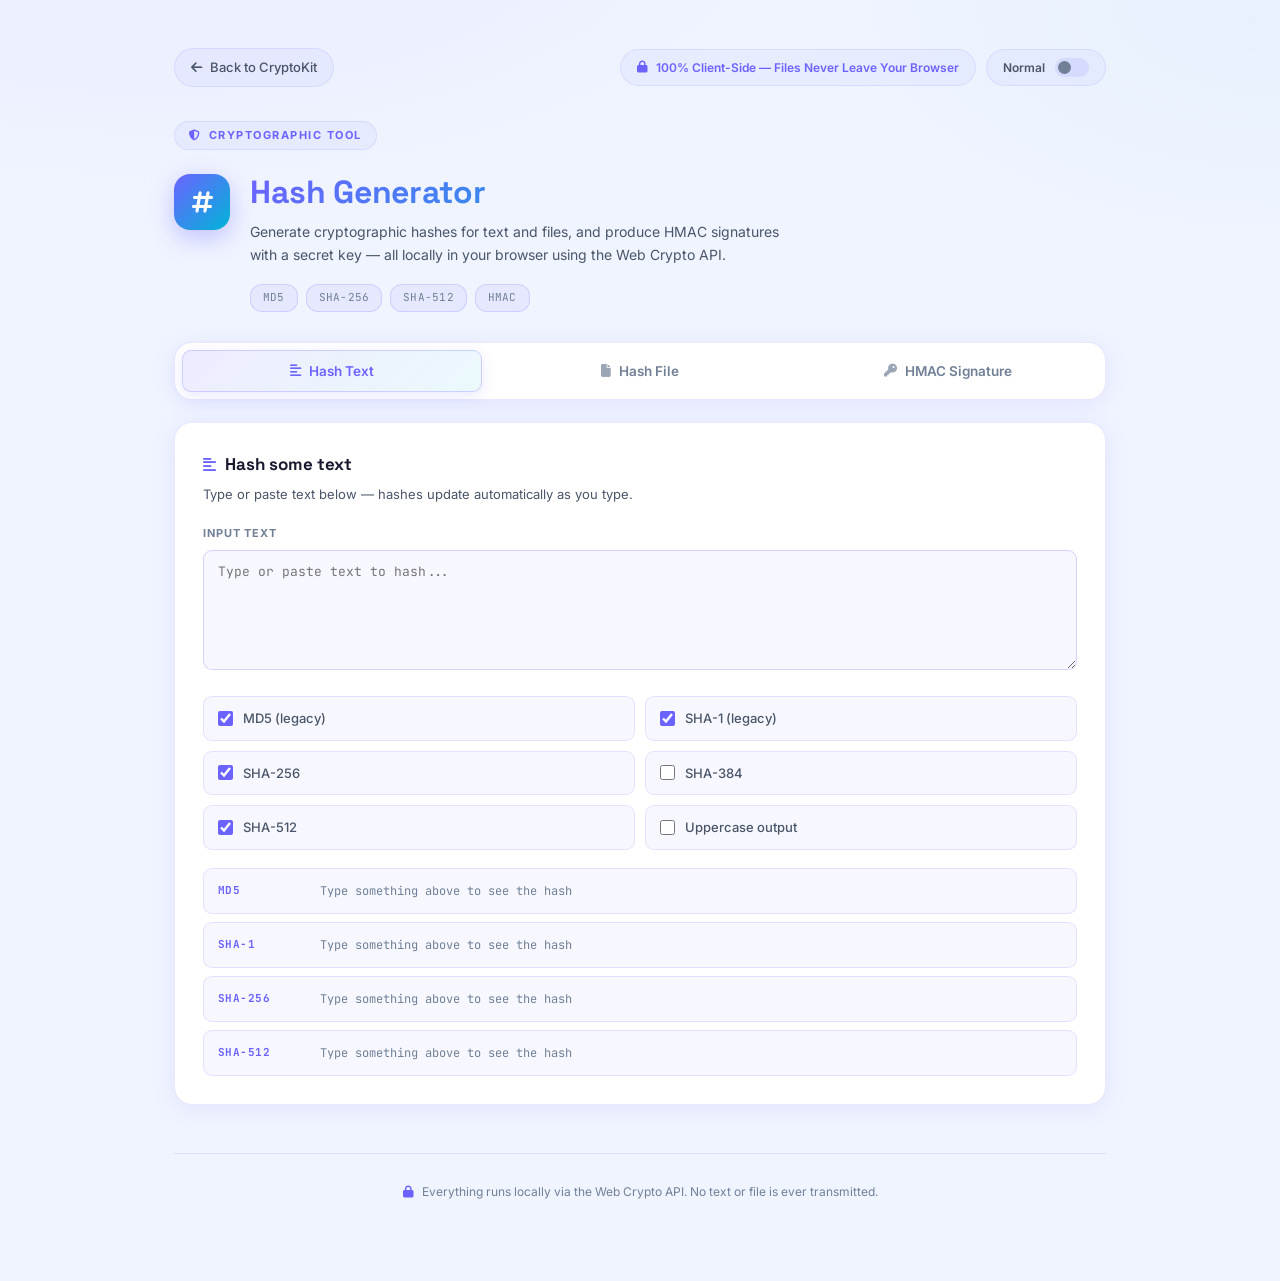
==== file-integrity.html @ 7515ebab "Add project files" ====
<!DOCTYPE html>
<html lang="en" data-theme="normal">
<head>
<meta charset="UTF-8">
<meta name="viewport" content="width=device-width, initial-scale=1.0">
<title>Hash Generator — CryptoKit</title>
<link rel="preconnect" href="https://fonts.googleapis.com">
<link href="https://fonts.googleapis.com/css2?family=Space+Grotesk:wght@500;600;700&family=Inter:wght@400;500;600&family=JetBrains+Mono:wght@400;500;600&family=Share+Tech+Mono&display=swap" rel="stylesheet">
<link rel="stylesheet" href="https://cdnjs.cloudflare.com/ajax/libs/font-awesome/6.5.1/css/all.min.css">
<style>

/* ═══════════════════════════════════════════
   THEME VARIABLES — NORMAL MODE
═══════════════════════════════════════════ */
[data-theme="normal"] {
    --bg-0:             #F0F4FF;
    --surface:          #FFFFFF;
    --surface-soft:     #F7F8FF;
    --surface-hover:    #F0F2FF;
    --border:           rgba(108, 99, 255, 0.15);
    --border-strong:    rgba(108, 99, 255, 0.25);
    --ink:              #1A1A2E;
    --ink-soft:         #4A5568;
    --ink-faint:        #718096;
    --accent-1:         #6C63FF;
    --accent-2:         #00B4D8;
    --accent-soft:      rgba(108, 99, 255, 0.08);
    --primary-rgb:      108, 99, 255;
    --secondary-rgb:    0, 180, 216;
    --glass:            rgba(108, 99, 255, 0.05);
    --glass-border:     rgba(108, 99, 255, 0.12);
    --good:             #06D6A0;
    --good-bg:          rgba(6, 214, 160, 0.1);
    --warn:             #FBBF77;
    --warn-bg:          rgba(251, 191, 119, 0.12);
    --bad:              #FF4D6A;
    --bad-bg:           rgba(255, 77, 106, 0.12);
    --radius-lg:        18px;
    --radius-md:        12px;
    --radius-sm:        9px;
    --radius-xs:        7px;
    --font-display:     'Space Grotesk', sans-serif;
    --font-body:        'Inter', sans-serif;
    --font-mono:        'JetBrains Mono', monospace;
    --shadow-main:      0 4px 24px rgba(108, 99, 255, 0.1);
    --shadow-hover:     0 12px 40px rgba(108, 99, 255, 0.2);
    --shadow-btn:       0 4px 15px rgba(108, 99, 255, 0.3);
    --shadow-icon:      0 8px 24px rgba(108, 99, 255, 0.35);
    --gradient-primary: linear-gradient(135deg, #6C63FF, #00B4D8);
    --gradient-text:    linear-gradient(135deg, #6C63FF, #00B4D8);
    --tab-active-bg:    linear-gradient(135deg, rgba(108,99,255,0.12), rgba(0,180,216,0.08));
    --tab-active-shadow:0 4px 15px rgba(108, 99, 255, 0.15);
    --dz-border:        rgba(108, 99, 255, 0.25);
    --dz-hover-border:  #6C63FF;
    --dz-hover-bg:      rgba(108, 99, 255, 0.06);
    --scrollbar:        #6C63FF;
    --tag-bg:           rgba(108, 99, 255, 0.08);
    --tag-border:       rgba(108, 99, 255, 0.2);
}

/* ═══════════════════════════════════════════
   THEME VARIABLES — HACKER MODE
═══════════════════════════════════════════ */
[data-theme="hacker"] {
    --bg-0:             #000000;
    --surface:          #050505;
    --surface-soft:     #0A0A0A;
    --surface-hover:    #0D1A0D;
    --border:           rgba(0, 255, 65, 0.15);
    --border-strong:    rgba(0, 255, 65, 0.3);
    --ink:              #00FF41;
    --ink-soft:         #00CC33;
    --ink-faint:        #006611;
    --accent-1:         #00FF41;
    --accent-2:         #39FF14;
    --accent-soft:      rgba(0, 255, 65, 0.08);
    --primary-rgb:      0, 255, 65;
    --secondary-rgb:    57, 255, 20;
    --glass:            rgba(0, 255, 65, 0.03);
    --glass-border:     rgba(0, 255, 65, 0.15);
    --good:             #00FF41;
    --good-bg:          rgba(0, 255, 65, 0.08);
    --warn:             #FFD700;
    --warn-bg:          rgba(255, 215, 0, 0.1);
    --bad:              #FF0040;
    --bad-bg:           rgba(255, 0, 64, 0.12);
    --radius-lg:        18px;
    --radius-md:        12px;
    --radius-sm:        9px;
    --radius-xs:        7px;
    --font-display:     'Share Tech Mono', monospace;
    --font-body:        'Share Tech Mono', monospace;
    --font-mono:        'Share Tech Mono', monospace;
    --shadow-main:      0 0 20px rgba(0, 255, 65, 0.05);
    --shadow-hover:     0 0 30px rgba(0, 255, 65, 0.1);
    --shadow-btn:       0 0 15px rgba(0, 255, 65, 0.2);
    --shadow-icon:      0 0 20px rgba(0, 255, 65, 0.4);
    --gradient-primary: linear-gradient(135deg, #00FF41, #39FF14);
    --gradient-text:    linear-gradient(135deg, #00FF41, #00FFFF);
    --tab-active-bg:    rgba(0, 255, 65, 0.07);
    --tab-active-shadow:0 0 20px rgba(0, 255, 65, 0.2);
    --dz-border:        rgba(0, 255, 65, 0.25);
    --dz-hover-border:  #00FF41;
    --dz-hover-bg:      rgba(0, 255, 65, 0.05);
    --scrollbar:        #00FF41;
    --tag-bg:           rgba(0, 255, 65, 0.05);
    --tag-border:       rgba(0, 255, 65, 0.15);
}

/* ═══════════════════════════════════════════
   RESET & BASE
═══════════════════════════════════════════ */
*, *::before, *::after {
    box-sizing: border-box;
    margin: 0;
    padding: 0;
}

html { scroll-behavior: smooth; }

body {
    font-family: var(--font-body);
    background: var(--bg-0);
    color: var(--ink);
    min-height: 100vh;
    line-height: 1.6;
    -webkit-font-smoothing: antialiased;
    overflow-x: hidden;
    transition: background-color 0.5s, color 0.5s;
}

[data-theme="normal"] body {
    background-image:
        radial-gradient(ellipse 1100px 500px at 12% -8%, rgba(108,99,255,0.06), transparent 60%),
        radial-gradient(ellipse 900px 500px at 100% 0%, rgba(0,180,216,0.04), transparent 55%);
}

[data-theme="hacker"] body {
    background-image:
        radial-gradient(ellipse 900px 500px at 15% -5%, rgba(0,255,65,0.04), transparent 60%),
        radial-gradient(ellipse 700px 500px at 100% 10%, rgba(57,255,20,0.03), transparent 60%);
}

/* Hacker Mode — Animated Grid */
[data-theme="hacker"] body::before {
    content: '';
    position: fixed;
    inset: 0;
    background-image:
        linear-gradient(rgba(0,255,65,0.04) 1px, transparent 1px),
        linear-gradient(90deg, rgba(0,255,65,0.04) 1px, transparent 1px);
    background-size: 40px 40px;
    z-index: 0;
    pointer-events: none;
    animation: gridMove 20s linear infinite;
}

@keyframes gridMove {
    0%   { background-position: 0 0; }
    100% { background-position: 40px 40px; }
}

/* Hacker Mode — CRT Scanlines */
[data-theme="hacker"] body::after {
    content: '';
    position: fixed;
    inset: 0;
    background: repeating-linear-gradient(
        0deg,
        transparent, transparent 2px,
        rgba(0,255,65,0.008) 2px,
        rgba(0,255,65,0.008) 4px
    );
    pointer-events: none;
    z-index: 9999;
}

::selection {
    background: rgba(var(--primary-rgb), 0.2);
    color: var(--accent-1);
}

a { text-decoration: none; color: inherit; }

/* ═══════════════════════════════════════════
   SCROLLBAR
═══════════════════════════════════════════ */
::-webkit-scrollbar { width: 5px; }
::-webkit-scrollbar-track { background: var(--bg-0); }
::-webkit-scrollbar-thumb { background: var(--scrollbar); border-radius: 3px; }

/* ═══════════════════════════════════════════
   LAYOUT
═══════════════════════════════════════════ */
.wrap {
    max-width: 980px;
    margin: 0 auto;
    padding: 48px 24px 80px;
    position: relative;
    z-index: 2;
}

/* ═══════════════════════════════════════════
   TOPBAR
═══════════════════════════════════════════ */
.topbar {
    display: flex;
    align-items: center;
    justify-content: space-between;
    margin-bottom: 34px;
    flex-wrap: wrap;
    gap: 12px;
}

.topbar-right {
    display: flex;
    gap: 10px;
    flex-wrap: wrap;
    align-items: center;
}

/* ═══════════════════════════════════════════
   PILL (shared base for topbar items)
═══════════════════════════════════════════ */
.pill {
    display: inline-flex;
    align-items: center;
    gap: 8px;
    background: var(--glass);
    border: 1px solid var(--glass-border);
    padding: 8px 16px;
    border-radius: 999px;
    font-size: 13px;
    font-weight: 500;
    color: var(--ink-soft);
    transition: all 0.3s ease;
    font-family: var(--font-body);
}

/* Back Pill (link) */
a.back-pill {
    color: var(--ink-soft);
    cursor: pointer;
    outline: none;
}

a.back-pill:hover {
    color: var(--accent-1);
    border-color: var(--accent-1);
    box-shadow: 0 0 12px rgba(var(--primary-rgb), 0.15);
    transform: translateX(-2px);
}

a.back-pill:active { transform: scale(0.97) translateX(-2px); }

a.back-pill:focus-visible {
    box-shadow: 0 0 0 3px rgba(var(--primary-rgb), 0.2);
    border-color: var(--accent-1);
}

a.back-pill i { transition: transform 0.2s ease; }
a.back-pill:hover i { transform: translateX(-3px); }

[data-theme="hacker"] a.back-pill {
    letter-spacing: 1px;
    text-transform: uppercase;
    font-size: 11px;
}

[data-theme="hacker"] a.back-pill:hover {
    box-shadow: 0 0 16px rgba(0,255,65,0.2);
    text-shadow: 0 0 8px rgba(0,255,65,0.4);
}

/* Lock Pill */
.lock-pill {
    color: var(--accent-1);
    font-weight: 600;
    font-size: 12px;
}

.lock-pill i { color: var(--accent-1); }

[data-theme="hacker"] .lock-pill {
    color: var(--accent-1);
    text-shadow: 0 0 6px rgba(0,255,65,0.3);
    letter-spacing: 1px;
    font-size: 11px;
}

/* ═══════════════════════════════════════════
   THEME TOGGLE
═══════════════════════════════════════════ */
.toggle-pill {
    gap: 10px;
    cursor: pointer;
    user-select: none;
}

.toggle-label {
    font-size: 12px;
    font-weight: 600;
    color: var(--ink-soft);
    white-space: nowrap;
    transition: all 0.3s;
}

[data-theme="hacker"] .toggle-label {
    color: var(--accent-1);
    letter-spacing: 1px;
    text-shadow: 0 0 6px rgba(0,255,65,0.3);
}

.switch {
    width: 34px;
    height: 19px;
    border-radius: 999px;
    background: var(--glass-border);
    position: relative;
    flex-shrink: 0;
    transition: all 0.3s ease;
}

.switch::after {
    content: '';
    position: absolute;
    top: 3px;
    left: 3px;
    width: 13px;
    height: 13px;
    border-radius: 50%;
    background: var(--ink-faint);
    transition: all 0.3s cubic-bezier(0.4, 0.0, 0.2, 1);
}

[data-theme="hacker"] .switch {
    background: rgba(0,255,65,0.2);
}

[data-theme="hacker"] .switch::after {
    left: 18px;
    background: var(--accent-1);
    box-shadow: 0 0 8px var(--accent-1);
}

[data-theme="hacker"] .pill {
    text-transform: uppercase;
    font-size: 11px;
    letter-spacing: 0.05em;
    background: rgba(0,255,65,0.03);
    box-shadow: 0 0 10px rgba(0,255,65,0.03);
}

/* ═══════════════════════════════════════════
   KICKER BADGE
═══════════════════════════════════════════ */
.kicker {
    display: inline-flex;
    align-items: center;
    gap: 7px;
    background: var(--glass);
    border: 1px solid var(--glass-border);
    padding: 5px 14px;
    border-radius: 999px;
    font-size: 11px;
    letter-spacing: 1.5px;
    color: var(--accent-1);
    font-weight: 700;
    margin-bottom: 24px;
    text-transform: uppercase;
    font-family: var(--font-body);
    transition: all 0.3s;
}

[data-theme="hacker"] .kicker {
    box-shadow: 0 0 12px rgba(0,255,65,0.08);
    text-shadow: 0 0 8px rgba(0,255,65,0.4);
    border-color: rgba(0,255,65,0.3);
}

/* ═══════════════════════════════════════════
   HERO HEADER
═══════════════════════════════════════════ */
.hero {
    display: flex;
    gap: 20px;
    align-items: flex-start;
    margin-bottom: 16px;
}

.hero-icon {
    width: 56px;
    height: 56px;
    border-radius: 16px;
    flex-shrink: 0;
    display: flex;
    align-items: center;
    justify-content: center;
    font-size: 24px;
    transition: all 0.3s ease;
}

[data-theme="normal"] .hero-icon {
    background: var(--gradient-primary);
    color: #fff;
    box-shadow: var(--shadow-icon);
}

[data-theme="hacker"] .hero-icon {
    background: transparent;
    border: 2px solid var(--accent-1);
    color: var(--accent-1);
    box-shadow: 0 0 20px rgba(0,255,65,0.25);
    animation: iconPulse 2s ease-in-out infinite;
}

@keyframes iconPulse {
    0%, 100% { box-shadow: 0 0 20px rgba(0,255,65,0.25); }
    50%      { box-shadow: 0 0 35px rgba(0,255,65,0.5); }
}

.hero h1 {
    font-family: var(--font-display);
    font-weight: 700;
    font-size: clamp(24px, 4vw, 32px);
    line-height: 1.15;
    margin: 0 0 10px 0;
    letter-spacing: -0.01em;
    transition: all 0.3s ease;
}

[data-theme="normal"] .hero h1 {
    background: var(--gradient-text);
    -webkit-background-clip: text;
    background-clip: text;
    -webkit-text-fill-color: transparent;
}

[data-theme="hacker"] .hero h1 {
    color: var(--accent-1);
    -webkit-text-fill-color: var(--accent-1);
    text-shadow: 0 0 15px rgba(0,255,65,0.4);
    letter-spacing: 2px;
    animation: titleGlitch 4s infinite;
}

@keyframes titleGlitch {
    0%, 85%, 100% { transform: translate(0); }
    86% { transform: translate(-2px, 1px); }
    87% { transform: translate(2px, -1px); }
    88% { transform: translate(-1px, 0); }
    89% { transform: translate(0); }
}

.hero p {
    margin: 0;
    color: var(--ink-soft);
    font-size: 14px;
    line-height: 1.6;
    max-width: 540px;
}

[data-theme="hacker"] .hero p { color: #B8FFB8; }

/* ═══════════════════════════════════════════
   TAG ROW
═══════════════════════════════════════════ */
.tag-row {
    display: flex;
    gap: 8px;
    flex-wrap: wrap;
    margin: 18px 0 30px 76px;
}

.tag {
    font-family: var(--font-mono);
    font-size: 11px;
    color: var(--ink-faint);
    background: var(--tag-bg);
    border: 1px solid var(--tag-border);
    padding: 4px 12px;
    border-radius: 12px;
    letter-spacing: 0.02em;
    transition: all 0.3s;
}

[data-theme="hacker"] .tag {
    color: rgba(0,255,65,0.4);
}

/* ═══════════════════════════════════════════
   MODE TABS
═══════════════════════════════════════════ */
.tabs {
    display: flex;
    gap: 8px;
    margin-bottom: 22px;
    background: var(--surface);
    padding: 7px;
    border-radius: var(--radius-lg);
    border: 1px solid var(--border);
    box-shadow: var(--shadow-main);
    transition: all 0.3s;
}

[data-theme="hacker"] .tabs {
    background: rgba(5,5,5,0.9);
    border-color: rgba(0,255,65,0.15);
    box-shadow: 0 0 20px rgba(0,255,65,0.03);
}

.tab {
    flex: 1;
    display: flex;
    align-items: center;
    justify-content: center;
    gap: 8px;
    padding: 12px 14px;
    border-radius: var(--radius-sm);
    cursor: pointer;
    font-size: 13.5px;
    font-weight: 600;
    color: var(--ink-faint);
    border: 1px solid transparent;
    background: transparent;
    font-family: var(--font-body);
    transition: all 0.25s ease;
    position: relative;
    overflow: hidden;
    user-select: none;
}

.tab i { font-size: 13px; opacity: 0.7; }

[data-theme="normal"] .tab.active {
    background: var(--tab-active-bg);
    color: var(--accent-1);
    border-color: rgba(108,99,255,0.25);
    box-shadow: var(--tab-active-shadow);
}

[data-theme="normal"] .tab.active i { opacity: 1; }

[data-theme="hacker"] .tab.active {
    background: var(--tab-active-bg);
    color: var(--accent-1);
    border-color: rgba(0,255,65,0.3);
    box-shadow: var(--tab-active-shadow);
    text-shadow: 0 0 8px rgba(0,255,65,0.4);
    letter-spacing: 1px;
}

[data-theme="hacker"] .tab.active i { opacity: 1; }

.tab:not(.active):hover {
    color: var(--ink-soft);
    background: var(--glass);
}

[data-theme="hacker"] .tab:not(.active):hover {
    background: rgba(0,255,65,0.03);
    color: rgba(0,255,65,0.6);
}

/* Tab panel animation */
.tab-panel { animation: fadeSlideIn 0.3s ease; }

@keyframes fadeSlideIn {
    from { opacity: 0; transform: translateY(8px); }
    to   { opacity: 1; transform: translateY(0); }
}

/* ═══════════════════════════════════════════
   PANELS / CARDS
═══════════════════════════════════════════ */
.panel {
    background: var(--surface);
    border: 1px solid var(--border);
    border-radius: var(--radius-lg);
    padding: 28px;
    box-shadow: var(--shadow-main);
    transition: all 0.3s;
    position: relative;
    overflow: hidden;
}

.panel + .panel { margin-top: 20px; }

/* Top accent line on hover */
.panel::before {
    content: '';
    position: absolute;
    top: 0; left: 0; right: 0;
    height: 2px;
    opacity: 0;
    transition: opacity 0.4s;
}

[data-theme="normal"] .panel::before {
    background: linear-gradient(90deg, #6C63FF, #00B4D8);
}

[data-theme="hacker"] .panel::before {
    background: linear-gradient(90deg, #00FF41, #00FFFF);
    box-shadow: 0 0 10px #00FF41;
}

.panel:hover::before { opacity: 1; }

[data-theme="hacker"] .panel {
    background: #050505;
    border-color: rgba(0,255,65,0.12);
    box-shadow: 0 0 20px rgba(0,255,65,0.02);
}

[data-theme="hacker"] .panel:hover {
    border-color: rgba(0,255,65,0.25);
    box-shadow: 0 0 30px rgba(0,255,65,0.06);
}

.panel-head {
    display: flex;
    align-items: center;
    gap: 9px;
    margin-bottom: 6px;
}

.panel-head i {
    color: var(--accent-1);
    font-size: 15px;
    flex-shrink: 0;
}

.panel-head h2 {
    font-family: var(--font-display);
    font-size: 17px;
    margin: 0;
    font-weight: 700;
    color: var(--ink);
    transition: all 0.3s;
}

[data-theme="hacker"] .panel-head h2 {
    text-shadow: 0 0 10px rgba(0,255,65,0.2);
    letter-spacing: 1px;
}

.panel-sub {
    color: var(--ink-soft);
    font-size: 13px;
    margin: 0 0 20px 0;
    line-height: 1.6;
}

[data-theme="hacker"] .panel-sub { color: rgba(0,255,65,0.5); }

/* ═══════════════════════════════════════════
   FORM FIELDS & INPUTS
═══════════════════════════════════════════ */
.field { margin-bottom: 18px; }

.field label {
    display: flex;
    justify-content: space-between;
    font-size: 11px;
    font-weight: 700;
    text-transform: uppercase;
    letter-spacing: 0.08em;
    color: var(--ink-faint);
    margin-bottom: 8px;
    font-family: var(--font-body);
}

[data-theme="hacker"] .field label {
    color: rgba(0,255,65,0.6);
    letter-spacing: 2px;
}

select,
input[type="text"],
input[type="password"],
textarea {
    width: 100%;
    padding: 11px 14px;
    border-radius: var(--radius-sm);
    border: 1px solid var(--border-strong);
    background: var(--surface-soft);
    font-size: 13px;
    font-family: var(--font-mono);
    color: var(--ink);
    outline: none;
    transition: all 0.25s ease;
}

select option {
    background: var(--surface);
    color: var(--ink);
}

[data-theme="hacker"] select,
[data-theme="hacker"] input[type="text"],
[data-theme="hacker"] input[type="password"],
[data-theme="hacker"] textarea {
    background: #000;
    border-color: rgba(0,255,65,0.2);
    caret-color: var(--accent-1);
}

[data-theme="hacker"] input::placeholder,
[data-theme="hacker"] textarea::placeholder {
    color: rgba(0,255,65,0.25);
}

select:focus,
input:focus,
textarea:focus {
    border-color: var(--accent-1);
    background: var(--surface);
    box-shadow: 0 0 0 3px rgba(var(--primary-rgb), 0.12);
}

[data-theme="hacker"] select:focus,
[data-theme="hacker"] input:focus,
[data-theme="hacker"] textarea:focus {
    box-shadow: 0 0 0 3px rgba(0,255,65,0.08), 0 0 15px rgba(0,255,65,0.06);
}

textarea {
    font-family: var(--font-mono);
    font-size: 13px;
    min-height: 120px;
    resize: vertical;
    line-height: 1.6;
}

.field-row { display: grid; grid-template-columns: 1fr 1fr; gap: 18px; }
.hint {
    font-size: 12px;
    color: var(--ink-faint);
    margin-top: 6px;
}

/* ═══════════════════════════════════════════
   CHECKBOX GRID
═══════════════════════════════════════════ */
.check-grid {
    display: grid;
    grid-template-columns: repeat(2, 1fr);
    gap: 10px;
    margin-bottom: 6px;
}

.check {
    display: flex;
    align-items: center;
    gap: 10px;
    padding: 11px 14px;
    border: 1px solid var(--border);
    border-radius: var(--radius-sm);
    background: var(--surface-soft);
    font-size: 13px;
    font-weight: 500;
    cursor: pointer;
    user-select: none;
    transition: all 0.2s ease;
    color: var(--ink-soft);
}

.check:hover {
    border-color: var(--border-strong);
    background: var(--surface-hover);
}

[data-theme="hacker"] .check:hover {
    border-color: rgba(0,255,65,0.3);
    background: rgba(0,255,65,0.04);
}

.check input {
    accent-color: var(--accent-1);
    width: 15px;
    height: 15px;
}

/* ═══════════════════════════════════════════
   BUTTONS
═══════════════════════════════════════════ */
.btn-row { display: flex; gap: 10px; flex-wrap: wrap; margin-top: 6px; }

.btn {
    display: inline-flex;
    align-items: center;
    gap: 8px;
    padding: 10px 18px;
    border-radius: var(--radius-sm);
    font-size: 13px;
    font-weight: 600;
    font-family: var(--font-body);
    cursor: pointer;
    border: 1px solid var(--border-strong);
    background: var(--surface-soft);
    color: var(--ink);
    transition: all 0.25s ease;
    position: relative;
    overflow: hidden;
}

.btn:hover {
    border-color: var(--accent-1);
    color: var(--accent-1);
    box-shadow: 0 0 12px rgba(var(--primary-rgb), 0.12);
    transform: translateY(-1px);
}

.btn:active { transform: scale(0.98); }

[data-theme="hacker"] .btn {
    background: transparent;
    border-color: rgba(0,255,65,0.25);
    color: var(--ink-soft);
    letter-spacing: 1px;
    text-transform: uppercase;
    font-size: 11px;
}

[data-theme="hacker"] .btn:hover {
    border-color: var(--accent-1);
    color: var(--accent-1);
    box-shadow: 0 0 15px rgba(0,255,65,0.12);
    text-shadow: 0 0 8px rgba(0,255,65,0.4);
}

.btn-primary {
    background: var(--gradient-primary);
    border: none;
    color: #fff;
    font-weight: 700;
    box-shadow: var(--shadow-btn);
}

[data-theme="hacker"] .btn-primary {
    color: #000;
    letter-spacing: 2px;
}

.btn-primary:hover {
    filter: brightness(1.1);
    color: #fff;
    transform: translateY(-2px);
    box-shadow: 0 8px 25px rgba(var(--primary-rgb), 0.35);
    border: none;
}

[data-theme="hacker"] .btn-primary:hover {
    color: #000;
}

.btn-primary:disabled {
    opacity: 0.45;
    cursor: not-allowed;
    filter: none;
    transform: none;
    box-shadow: none;
}

/* ═══════════════════════════════════════════
   DROPZONE
═══════════════════════════════════════════ */
.dropzone {
    border: 1.5px dashed var(--dz-border);
    border-radius: var(--radius-md);
    padding: 40px 24px;
    text-align: center;
    background: var(--surface-soft);
    margin-top: 6px;
    transition: all 0.3s ease;
    cursor: pointer;
    position: relative;
    overflow: hidden;
}

.dropzone::before {
    content: '';
    position: absolute;
    inset: 0;
    background: radial-gradient(circle at 50% 50%, rgba(var(--primary-rgb),0.05), transparent 70%);
    opacity: 0;
    transition: opacity 0.3s;
}

.dropzone:hover::before,
.dropzone.drag::before { opacity: 1; }

.dropzone:hover,
.dropzone.drag {
    border-color: var(--dz-hover-border);
    background: var(--dz-hover-bg);
}

[data-theme="normal"] .dropzone:hover,
[data-theme="normal"] .dropzone.drag {
    box-shadow: 0 0 0 4px rgba(108,99,255,0.08);
}

[data-theme="hacker"] .dropzone:hover,
[data-theme="hacker"] .dropzone.drag {
    box-shadow: 0 0 30px rgba(0,255,65,0.08);
}

.dropzone .dz-icon {
    font-size: 28px;
    color: var(--ink-faint);
    display: block;
    margin-bottom: 12px;
    position: relative;
    transition: all 0.3s;
}

.dropzone:hover .dz-icon,
.dropzone.drag .dz-icon {
    color: var(--accent-1);
    transform: translateY(-3px);
}

[data-theme="hacker"] .dropzone:hover .dz-icon {
    text-shadow: 0 0 12px rgba(0,255,65,0.6);
}

.dropzone h3 {
    margin: 0 0 4px 0;
    font-size: 14px;
    font-weight: 600;
    color: var(--ink);
    position: relative;
}

.dropzone p {
    margin: 0 0 16px 0;
    color: var(--ink-faint);
    font-size: 12px;
    position: relative;
}

[data-theme="hacker"] .dropzone p { color: rgba(0,255,65,0.4); }

/* ═══════════════════════════════════════════
   HASH OUTPUT ROWS
═══════════════════════════════════════════ */
.hash-list {
    margin-top: 18px;
    display: flex;
    flex-direction: column;
    gap: 8px;
}

.hash-row {
    display: flex;
    align-items: center;
    gap: 12px;
    border: 1px solid var(--border);
    border-radius: var(--radius-sm);
    padding: 13px 14px;
    background: var(--surface-soft);
    transition: all 0.2s;
}

.hash-row:hover {
    border-color: var(--border-strong);
    box-shadow: var(--shadow-main);
}

[data-theme="hacker"] .hash-row:hover {
    border-color: rgba(0,255,65,0.25);
    box-shadow: 0 0 12px rgba(0,255,65,0.04);
}

.hash-row .algo {
    flex-shrink: 0;
    width: 90px;
    font-size: 11px;
    font-weight: 700;
    color: var(--accent-1);
    letter-spacing: 0.04em;
    font-family: var(--font-mono);
    text-transform: uppercase;
}

[data-theme="hacker"] .hash-row .algo {
    text-shadow: 0 0 6px rgba(0,255,65,0.3);
}

.hash-row .hex {
    flex: 1;
    min-width: 0;
    font-family: var(--font-mono);
    font-size: 12px;
    color: var(--ink);
    word-break: break-all;
    line-height: 1.5;
}

[data-theme="hacker"] .hash-row .hex {
    text-shadow: 0 0 4px rgba(0,255,65,0.15);
}

.hash-row .hex.placeholder { color: var(--ink-faint); }

.copy-btn {
    font-size: 11px;
    font-weight: 700;
    color: var(--accent-1);
    background: none;
    border: 1px solid transparent;
    cursor: pointer;
    padding: 5px 10px;
    border-radius: var(--radius-xs);
    flex-shrink: 0;
    font-family: var(--font-body);
    letter-spacing: 0.03em;
    transition: all 0.2s;
}

.copy-btn:hover {
    background: var(--accent-soft);
    border-color: var(--border);
}

[data-theme="hacker"] .copy-btn {
    text-transform: uppercase;
    letter-spacing: 1px;
    font-size: 10px;
}

[data-theme="hacker"] .copy-btn:hover {
    border-color: var(--accent-1);
    box-shadow: 0 0 8px rgba(0,255,65,0.12);
    text-shadow: 0 0 6px rgba(0,255,65,0.4);
}

/* ═══════════════════════════════════════════
   STATUS MESSAGES
═══════════════════════════════════════════ */
.status {
    display: flex;
    align-items: flex-start;
    gap: 10px;
    border-radius: var(--radius-sm);
    padding: 14px 16px;
    margin-top: 18px;
    font-size: 13px;
    line-height: 1.5;
    border: 1px solid transparent;
    animation: fadeSlideIn 0.3s ease;
}

.status i { flex-shrink: 0; margin-top: 2px; font-size: 15px; }
.status strong { display: block; margin-bottom: 2px; font-weight: 700; }

.status-good {
    background: var(--good-bg);
    color: var(--good);
    border-color: rgba(var(--primary-rgb), 0.1);
}

[data-theme="hacker"] .status-good {
    border-color: var(--good);
    box-shadow: 0 0 15px rgba(0,255,65,0.08);
    text-shadow: 0 0 6px rgba(0,255,65,0.3);
}

.status-bad {
    background: var(--bad-bg);
    color: var(--bad);
}

[data-theme="hacker"] .status-bad {
    border-color: var(--bad);
    box-shadow: 0 0 15px rgba(255,0,64,0.1);
}

.status-warn {
    background: var(--warn-bg);
    color: var(--warn);
}

[data-theme="hacker"] .status-warn {
    border-color: var(--warn);
    box-shadow: 0 0 10px rgba(255,215,0,0.08);
}

/* ═══════════════════════════════════════════
   FILE INFO ROW
═══════════════════════════════════════════ */
.file-info {
    display: flex;
    align-items: center;
    gap: 12px;
    border: 1px solid var(--border);
    border-radius: var(--radius-sm);
    padding: 12px 14px;
    background: var(--surface-soft);
    margin-top: 16px;
    transition: all 0.2s;
}

.file-info:hover {
    border-color: var(--border-strong);
    box-shadow: var(--shadow-main);
}

.file-info .fi-icon {
    width: 34px;
    height: 34px;
    border-radius: 9px;
    background: rgba(var(--primary-rgb), 0.1);
    color: var(--accent-1);
    display: flex;
    align-items: center;
    justify-content: center;
    font-size: 14px;
    flex-shrink: 0;
}

[data-theme="hacker"] .file-info .fi-icon {
    background: rgba(0,255,65,0.07);
    box-shadow: 0 0 8px rgba(0,255,65,0.06);
}

.file-info .n {
    font-size: 13px;
    font-weight: 600;
    color: var(--ink);
}

.file-info .s {
    font-size: 11px;
    color: var(--ink-faint);
    font-family: var(--font-mono);
    margin-top: 2px;
}

/* ═══════════════════════════════════════════
   FOOTER
═══════════════════════════════════════════ */
.footnote {
    text-align: center;
    color: var(--ink-faint);
    font-size: 12px;
    margin-top: 48px;
    padding-top: 28px;
    border-top: 1px solid var(--border);
    display: flex;
    align-items: center;
    justify-content: center;
    gap: 8px;
    flex-wrap: wrap;
}

.footnote i { color: var(--accent-1); }

[data-theme="hacker"] .footnote {
    border-color: rgba(0,255,65,0.1);
    color: rgba(0,255,65,0.4);
    text-shadow: 0 0 5px rgba(0,255,65,0.1);
    letter-spacing: 1px;
}

/* ═══════════════════════════════════════════
   UTILITY
═══════════════════════════════════════════ */
input[type="file"] { display: none; }

/* ═══════════════════════════════════════════
   RESPONSIVE
═══════════════════════════════════════════ */
@media (max-width: 640px) {
    .wrap { padding: 24px 16px 60px; }
    .topbar { flex-direction: column; align-items: stretch; }
    .topbar-right { flex-wrap: wrap; }
    .tabs { flex-direction: column; gap: 4px; }
    .tab { justify-content: flex-start; padding: 11px 14px; }
    .field-row { grid-template-columns: 1fr; }
    .check-grid { grid-template-columns: 1fr; }
    .tag-row { margin-left: 0; }
    .hero { flex-direction: column; }
    .panel { padding: 20px 16px; }
}

@media (max-width: 480px) {
    .lock-pill { font-size: 10px; }
    .toggle-label { display: none; }
}

</style>
</head>
<body>
<div class="wrap">

    <!-- ══════════════ TOPBAR ══════════════ -->
    <div class="topbar">
        <a class="pill back-pill" id="homeBtn" href="index.html" title="Back to CryptoKit">
            <i class="fa-solid fa-arrow-left"></i> Back to CryptoKit
        </a>
        <div class="topbar-right">
            <div class="pill lock-pill">
                <i class="fa-solid fa-lock"></i>
                100% Client-Side — Files Never Leave Your Browser
            </div>
            <div class="pill toggle-pill" id="themeToggle">
                <span class="toggle-label" id="themeText">Normal</span>
                <span class="switch"></span>
            </div>
        </div>
    </div>

    <!-- ══════════════ KICKER ══════════════ -->
    <div class="kicker">
        <i class="fa-solid fa-shield-halved"></i>
        Cryptographic Tool
    </div>

    <!-- ══════════════ HERO ══════════════ -->
    <div class="hero">
        <div class="hero-icon">
            <i class="fa-solid fa-hashtag"></i>
        </div>
        <div>
            <h1>Hash Generator</h1>
            <p>Generate cryptographic hashes for text and files, and produce HMAC signatures with a secret key — all locally in your browser using the Web Crypto API.</p>
        </div>
    </div>

    <!-- ══════════════ TAGS ══════════════ -->
    <div class="tag-row">
        <span class="tag">MD5</span>
        <span class="tag">SHA-256</span>
        <span class="tag">SHA-512</span>
        <span class="tag">HMAC</span>
    </div>

    <!-- ══════════════ TABS ══════════════ -->
    <div class="tabs">
        <button class="tab active" data-tab="text">
            <i class="fa-solid fa-align-left"></i> Hash Text
        </button>
        <button class="tab" data-tab="file">
            <i class="fa-solid fa-file"></i> Hash File
        </button>
        <button class="tab" data-tab="hmac">
            <i class="fa-solid fa-key"></i> HMAC Signature
        </button>
    </div>

    <!-- ══════════════ HASH TEXT ══════════════ -->
    <div class="tab-panel" id="panel-text">
        <div class="panel">
            <div class="panel-head">
                <i class="fa-solid fa-align-left"></i>
                <h2>Hash some text</h2>
            </div>
            <p class="panel-sub">Type or paste text below — hashes update automatically as you type.</p>

            <div class="field">
                <label for="textInput">Input Text</label>
                <textarea id="textInput" placeholder="Type or paste text to hash..."></textarea>
            </div>

            <div class="check-grid">
                <label class="check"><input type="checkbox" id="algoMD5" checked> MD5 (legacy)</label>
                <label class="check"><input type="checkbox" id="algoSHA1" checked> SHA-1 (legacy)</label>
                <label class="check"><input type="checkbox" id="algoSHA256" checked> SHA-256</label>
                <label class="check"><input type="checkbox" id="algoSHA384"> SHA-384</label>
                <label class="check"><input type="checkbox" id="algoSHA512" checked> SHA-512</label>
                <label class="check"><input type="checkbox" id="uppercaseOut"> Uppercase output</label>
            </div>

            <div class="hash-list" id="textHashList"></div>
        </div>
    </div>

    <!-- ══════════════ HASH FILE ══════════════ -->
    <div class="tab-panel" id="panel-file" style="display:none;">
        <div class="panel">
            <div class="panel-head">
                <i class="fa-solid fa-file-shield"></i>
                <h2>Hash a file</h2>
            </div>
            <p class="panel-sub">Drop a file to compute its fingerprint in every common algorithm. Nothing leaves this page.</p>

            <div class="dropzone" id="fileDropzone">
                <i class="fa-solid fa-cloud-arrow-up dz-icon"></i>
                <h3>Drag &amp; drop a file here</h3>
                <p>or use the button below</p>
                <div class="btn-row" style="justify-content:center;">
                    <button class="btn" id="chooseFileBtn"><i class="fa-solid fa-folder-open"></i> Choose File</button>
                </div>
                <input type="file" id="fileInput">
            </div>

            <div id="fileInfoBox"></div>
            <div class="hash-list" id="fileHashList"></div>
        </div>
    </div>

    <!-- ══════════════ HMAC ══════════════ -->
    <div class="tab-panel" id="panel-hmac" style="display:none;">
        <div class="panel">
            <div class="panel-head">
                <i class="fa-solid fa-key"></i>
                <h2>Generate an HMAC signature</h2>
            </div>
            <p class="panel-sub">HMAC combines a message with a secret key to produce a keyed hash — used to verify both integrity and authenticity.</p>

            <div class="field">
                <label for="hmacMessage">Message</label>
                <textarea id="hmacMessage" style="min-height:90px;" placeholder="Message to sign..."></textarea>
            </div>
            <div class="field-row">
                <div class="field">
                    <label for="hmacKey">Secret Key</label>
                    <input type="text" id="hmacKey" placeholder="Enter a secret key">
                </div>
                <div class="field">
                    <label for="hmacAlgo">Hash Algorithm</label>
                    <select id="hmacAlgo">
                        <option value="SHA-256" selected>SHA-256</option>
                        <option value="SHA-384">SHA-384</option>
                        <option value="SHA-512">SHA-512</option>
                        <option value="SHA-1">SHA-1 (legacy)</option>
                    </select>
                </div>
            </div>

            <div class="btn-row" style="justify-content:flex-start;">
                <button class="btn btn-primary" id="hmacGenBtn">
                    <i class="fa-solid fa-stamp"></i> Generate HMAC
                </button>
            </div>

            <div class="hash-list" id="hmacResult"></div>
        </div>

        <div class="panel">
            <div class="panel-head">
                <i class="fa-solid fa-circle-check"></i>
                <h2>Verify an HMAC signature</h2>
            </div>
            <p class="panel-sub">Check whether a given HMAC matches a message and secret key.</p>

            <div class="field">
                <label for="hmacVerifyMessage">Message</label>
                <textarea id="hmacVerifyMessage" style="min-height:80px;" placeholder="Paste the original message..."></textarea>
            </div>
            <div class="field-row">
                <div class="field">
                    <label for="hmacVerifyKey">Secret Key</label>
                    <input type="text" id="hmacVerifyKey" placeholder="Enter the same secret key">
                </div>
                <div class="field">
                    <label for="hmacVerifyAlgo">Hash Algorithm</label>
                    <select id="hmacVerifyAlgo">
                        <option value="SHA-256" selected>SHA-256</option>
                        <option value="SHA-384">SHA-384</option>
                        <option value="SHA-512">SHA-512</option>
                        <option value="SHA-1">SHA-1 (legacy)</option>
                    </select>
                </div>
            </div>
            <div class="field">
                <label for="hmacVerifyValue">HMAC to Verify (hex)</label>
                <input type="text" id="hmacVerifyValue" placeholder="Paste an HMAC hex value">
            </div>

            <div class="btn-row" style="justify-content:flex-start;">
                <button class="btn btn-primary" id="hmacVerifyBtn">
                    <i class="fa-solid fa-shield-halved"></i> Verify
                </button>
            </div>
            <div id="hmacVerifyStatus"></div>
        </div>
    </div>

    <!-- ══════════════ FOOTER ══════════════ -->
    <div class="footnote">
        <i class="fa-solid fa-lock"></i>
        Everything runs locally via the Web Crypto API. No text or file is ever transmitted.
    </div>

</div>

<script>
(function(){

    // ═══════════════════════════════════════
    //  CONFIG
    // ═══════════════════════════════════════
    const HOME_URL = 'index.html';

    // ═══════════════════════════════════════
    //  THEME MANAGEMENT
    // ═══════════════════════════════════════
    (function initTheme(){
        const saved = localStorage.getItem('cryptokit-theme') || 'normal';
        document.documentElement.setAttribute('data-theme', saved);
        updateThemeUI(saved);
    })();

    function toggleTheme(){
        const current = document.documentElement.getAttribute('data-theme');
        const next = current === 'hacker' ? 'normal' : 'hacker';
        document.documentElement.setAttribute('data-theme', next);
        localStorage.setItem('cryptokit-theme', next);
        updateThemeUI(next);
    }

    function updateThemeUI(theme){
        const label = document.getElementById('themeText');
        if(label) label.textContent = theme === 'hacker' ? 'HACKER' : 'Normal';
    }

    document.getElementById('themeToggle').addEventListener('click', toggleTheme);

    // ═══════════════════════════════════════
    //  HOME / BACK NAVIGATION
    // ═══════════════════════════════════════
    const homeBtn = document.getElementById('homeBtn');
    homeBtn.setAttribute('href', HOME_URL);

    homeBtn.addEventListener('click', function(e){
        if(e.ctrlKey || e.metaKey || e.shiftKey || e.button === 1) return;
        e.preventDefault();
        location.href = HOME_URL;
    });

    // ═══════════════════════════════════════
    //  TAB SWITCHING
    // ═══════════════════════════════════════
    const tabs = document.querySelectorAll('.tab');
    const panels = { text:'panel-text', file:'panel-file', hmac:'panel-hmac' };

    tabs.forEach(t => {
        t.addEventListener('click', () => {
            tabs.forEach(x => x.classList.remove('active'));
            t.classList.add('active');
            Object.values(panels).forEach(id => document.getElementById(id).style.display = 'none');
            document.getElementById(panels[t.dataset.tab]).style.display = 'block';
        });
    });

    // ═══════════════════════════════════════
    //  HELPERS
    // ═══════════════════════════════════════
    function statusHTML(kind, title, msg){
        const icons = {
            good: '<i class="fa-solid fa-circle-check"></i>',
            bad:  '<i class="fa-solid fa-circle-xmark"></i>',
            warn: '<i class="fa-solid fa-triangle-exclamation"></i>'
        };
        return `<div class="status status-${kind}">${icons[kind]}<div><strong>${title}</strong>${msg}</div></div>`;
    }

    function fmtBytes(n){
        if(n < 1024) return n + ' B';
        if(n < 1048576) return (n/1024).toFixed(1) + ' KB';
        if(n < 1073741824) return (n/1048576).toFixed(1) + ' MB';
        return (n/1073741824).toFixed(2) + ' GB';
    }

    function abToHex(buf){
        return Array.from(new Uint8Array(buf)).map(b => b.toString(16).padStart(2,'0')).join('');
    }

    async function sha(algo, data){
        return abToHex(await crypto.subtle.digest(algo, data));
    }

    // ═══════════════════════════════════════
    //  MD5 (pure JS — Web Crypto has no MD5)
    // ═══════════════════════════════════════
    function md5(input){
        function rotl(x,c){ return (x<<c)|(x>>>(32-c)); }
        function toWords(bytes){
            const words=[];
            for(let i=0;i<bytes.length;i+=4)
                words.push(bytes[i]|(bytes[i+1]<<8)|(bytes[i+2]<<16)|(bytes[i+3]<<24));
            return words;
        }
        const s=[7,12,17,22,7,12,17,22,7,12,17,22,7,12,17,22,
                 5,9,14,20,5,9,14,20,5,9,14,20,5,9,14,20,
                 4,11,16,23,4,11,16,23,4,11,16,23,4,11,16,23,
                 6,10,15,21,6,10,15,21,6,10,15,21,6,10,15,21];
        const K=[];
        for(let i=0;i<64;i++) K[i]=(Math.floor(Math.abs(Math.sin(i+1))*4294967296))|0;

        let bytes=Array.from(input);
        const origLenBits=bytes.length*8;
        bytes.push(0x80);
        while(bytes.length%64!==56) bytes.push(0);
        for(let i=0;i<8;i++) bytes.push((origLenBits/Math.pow(2,8*i))&0xff);

        let a0=0x67452301,b0=0xefcdab89,c0=0x98badcfe,d0=0x10325476;

        for(let cs=0;cs<bytes.length;cs+=64){
            const M=toWords(bytes.slice(cs,cs+64));
            let A=a0,B=b0,C=c0,D=d0;
            for(let i=0;i<64;i++){
                let F,g;
                if(i<16){F=(B&C)|(~B&D);g=i;}
                else if(i<32){F=(D&B)|(~D&C);g=(5*i+1)%16;}
                else if(i<48){F=B^C^D;g=(3*i+5)%16;}
                else{F=C^(B|~D);g=(7*i)%16;}
                F=(F+A+K[i]+M[g])|0;
                A=D;D=C;C=B;B=(B+rotl(F,s[i]))|0;
            }
            a0=(a0+A)|0;b0=(b0+B)|0;c0=(c0+C)|0;d0=(d0+D)|0;
        }

        function toHexLE(n){
            let hex='';
            for(let i=0;i<4;i++) hex+=((n>>>(i*8))&0xff).toString(16).padStart(2,'0');
            return hex;
        }
        return toHexLE(a0)+toHexLE(b0)+toHexLE(c0)+toHexLE(d0);
    }

    // ═══════════════════════════════════════
    //  COPY BUTTON
    // ═══════════════════════════════════════
    function copyBtnHTML(hash){
        return `<button class="copy-btn" data-hash="${hash}"><i class="fa-regular fa-copy"></i> Copy</button>`;
    }

    function attachCopyHandlers(container){
        container.querySelectorAll('.copy-btn').forEach(btn => {
            btn.addEventListener('click', () => {
                navigator.clipboard.writeText(btn.dataset.hash);
                const oldHTML = btn.innerHTML;
                btn.innerHTML = '<i class="fa-solid fa-check"></i> Copied!';
                setTimeout(() => { btn.innerHTML = oldHTML; }, 1200);
            });
        });
    }

    // ═══════════════════════════════════════
    //  HASH TEXT
    // ═══════════════════════════════════════
    const textInput = document.getElementById('textInput');
    const textHashList = document.getElementById('textHashList');
    const algoBoxes = {
        MD5:       document.getElementById('algoMD5'),
        'SHA-1':   document.getElementById('algoSHA1'),
        'SHA-256': document.getElementById('algoSHA256'),
        'SHA-384': document.getElementById('algoSHA384'),
        'SHA-512': document.getElementById('algoSHA512'),
    };
    const uppercaseBox = document.getElementById('uppercaseOut');

    async function computeTextHashes(){
        const text = textInput.value;
        const upper = uppercaseBox.checked;
        const enc = new TextEncoder().encode(text);
        const rows = [];

        for(const [name, box] of Object.entries(algoBoxes)){
            if(!box.checked) continue;
            let hex;
            if(!text) hex = null;
            else if(name === 'MD5') hex = md5(enc);
            else hex = await sha(name, enc);
            if(hex && upper) hex = hex.toUpperCase();
            rows.push({ name, hex });
        }

        textHashList.innerHTML = rows.map(r => `
            <div class="hash-row">
                <div class="algo">${r.name}</div>
                <div class="hex ${r.hex ? '' : 'placeholder'}">${r.hex || 'Type something above to see the hash'}</div>
                ${r.hex ? copyBtnHTML(r.hex) : ''}
            </div>`).join('');
        attachCopyHandlers(textHashList);
    }

    textInput.addEventListener('input', computeTextHashes);
    uppercaseBox.addEventListener('change', computeTextHashes);
    Object.values(algoBoxes).forEach(box => box.addEventListener('change', computeTextHashes));
    computeTextHashes();

    // ═══════════════════════════════════════
    //  HASH FILE
    // ═══════════════════════════════════════
    const fileDropzone = document.getElementById('fileDropzone');
    const fileInput = document.getElementById('fileInput');

    document.getElementById('chooseFileBtn').addEventListener('click', () => fileInput.click());
    fileInput.addEventListener('change', e => { if(e.target.files[0]) hashFile(e.target.files[0]); });

    ['dragenter','dragover'].forEach(evt =>
        fileDropzone.addEventListener(evt, e => { e.preventDefault(); fileDropzone.classList.add('drag'); }));
    ['dragleave','drop'].forEach(evt =>
        fileDropzone.addEventListener(evt, e => { e.preventDefault(); fileDropzone.classList.remove('drag'); }));
    fileDropzone.addEventListener('drop', e => { if(e.dataTransfer.files[0]) hashFile(e.dataTransfer.files[0]); });

    async function hashFile(file){
        const infoBox = document.getElementById('fileInfoBox');
        const list = document.getElementById('fileHashList');

        infoBox.innerHTML = `
            <div class="file-info">
                <div class="fi-icon"><i class="fa-solid fa-file"></i></div>
                <div>
                    <div class="n">${file.name}</div>
                    <div class="s">${fmtBytes(file.size)}</div>
                </div>
            </div>`;

        list.innerHTML = statusHTML('warn', 'Hashing…', 'Computing fingerprints for this file.');

        try {
            const buf = await file.arrayBuffer();
            const bytes = new Uint8Array(buf);
            const results = [
                { name:'MD5',     hex: md5(bytes) },
                { name:'SHA-1',   hex: await sha('SHA-1', buf) },
                { name:'SHA-256', hex: await sha('SHA-256', buf) },
                { name:'SHA-384', hex: await sha('SHA-384', buf) },
                { name:'SHA-512', hex: await sha('SHA-512', buf) },
            ];

            list.innerHTML = results.map(r => `
                <div class="hash-row">
                    <div class="algo">${r.name}</div>
                    <div class="hex">${r.hex}</div>
                    ${copyBtnHTML(r.hex)}
                </div>`).join('');
            attachCopyHandlers(list);
        } catch(err) {
            list.innerHTML = statusHTML('bad', 'Hashing failed', err.message);
        }
    }

    // ═══════════════════════════════════════
    //  HMAC
    // ═══════════════════════════════════════
    async function hmacHex(message, key, algo){
        const enc = new TextEncoder();
        const cryptoKey = await crypto.subtle.importKey(
            'raw', enc.encode(key), {name:'HMAC', hash:algo}, false, ['sign','verify']);
        const sigBuf = await crypto.subtle.sign('HMAC', cryptoKey, enc.encode(message));
        return abToHex(sigBuf);
    }

    document.getElementById('hmacGenBtn').addEventListener('click', async () => {
        const result = document.getElementById('hmacResult');
        const message = document.getElementById('hmacMessage').value;
        const key = document.getElementById('hmacKey').value;
        const algo = document.getElementById('hmacAlgo').value;

        if(!key){
            result.innerHTML = statusHTML('bad', 'Missing key', 'Enter a secret key to sign with.');
            return;
        }

        try {
            const hex = await hmacHex(message, key, algo);
            result.innerHTML = `
                <div class="hash-row">
                    <div class="algo">HMAC-${algo}</div>
                    <div class="hex">${hex}</div>
                    ${copyBtnHTML(hex)}
                </div>`;
            attachCopyHandlers(result);
        } catch(err) {
            result.innerHTML = statusHTML('bad', 'Could not generate HMAC', err.message);
        }
    });

    document.getElementById('hmacVerifyBtn').addEventListener('click', async () => {
        const status = document.getElementById('hmacVerifyStatus');
        const message = document.getElementById('hmacVerifyMessage').value;
        const key = document.getElementById('hmacVerifyKey').value;
        const algo = document.getElementById('hmacVerifyAlgo').value;
        const expected = document.getElementById('hmacVerifyValue').value.trim().toLowerCase();

        if(!key || !expected){
            status.innerHTML = statusHTML('bad', 'Missing input', 'Provide a secret key and an HMAC value to verify.');
            return;
        }

        try {
            const hex = await hmacHex(message, key, algo);
            status.innerHTML = hex === expected
                ? statusHTML('good', 'Signature valid', 'This HMAC matches the message and secret key — the data is authentic and unaltered.')
                : statusHTML('bad', 'Signature invalid', 'This HMAC does not match. The message may have changed, or the key/algorithm is wrong.');
        } catch(err) {
            status.innerHTML = statusHTML('bad', 'Verification failed', err.message);
        }
    });

})();
</script>
</body>
</html>
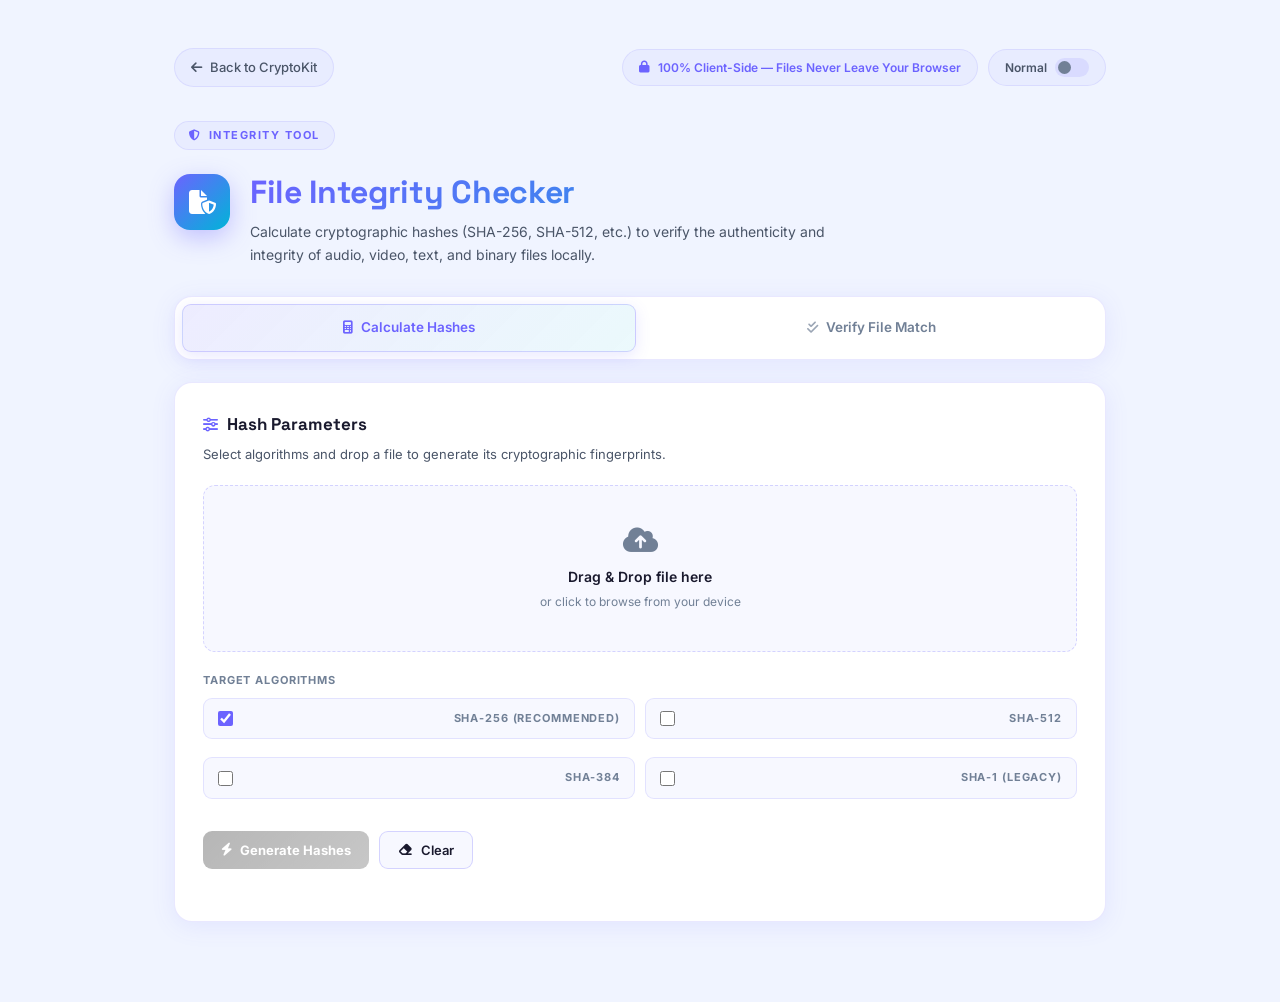
==== commit 9cb06b1c: "Updated file integrity checker" ====
--- a/file-integrity.html
+++ b/file-integrity.html
@@ -1,1702 +1,780 @@
 <!DOCTYPE html>
-<html lang="en" data-theme="normal">
+<html lang="en">
 <head>
-<meta charset="UTF-8">
-<meta name="viewport" content="width=device-width, initial-scale=1.0">
-<title>Hash Generator — CryptoKit</title>
-<link rel="preconnect" href="https://fonts.googleapis.com">
-<link href="https://fonts.googleapis.com/css2?family=Space+Grotesk:wght@500;600;700&family=Inter:wght@400;500;600&family=JetBrains+Mono:wght@400;500;600&family=Share+Tech+Mono&display=swap" rel="stylesheet">
-<link rel="stylesheet" href="https://cdnjs.cloudflare.com/ajax/libs/font-awesome/6.5.1/css/all.min.css">
-<style>
-
-/* ═══════════════════════════════════════════
-   THEME VARIABLES — NORMAL MODE
-═══════════════════════════════════════════ */
-[data-theme="normal"] {
-    --bg-0:             #F0F4FF;
-    --surface:          #FFFFFF;
-    --surface-soft:     #F7F8FF;
-    --surface-hover:    #F0F2FF;
-    --border:           rgba(108, 99, 255, 0.15);
-    --border-strong:    rgba(108, 99, 255, 0.25);
-    --ink:              #1A1A2E;
-    --ink-soft:         #4A5568;
-    --ink-faint:        #718096;
-    --accent-1:         #6C63FF;
-    --accent-2:         #00B4D8;
-    --accent-soft:      rgba(108, 99, 255, 0.08);
-    --primary-rgb:      108, 99, 255;
-    --secondary-rgb:    0, 180, 216;
-    --glass:            rgba(108, 99, 255, 0.05);
-    --glass-border:     rgba(108, 99, 255, 0.12);
-    --good:             #06D6A0;
-    --good-bg:          rgba(6, 214, 160, 0.1);
-    --warn:             #FBBF77;
-    --warn-bg:          rgba(251, 191, 119, 0.12);
-    --bad:              #FF4D6A;
-    --bad-bg:           rgba(255, 77, 106, 0.12);
-    --radius-lg:        18px;
-    --radius-md:        12px;
-    --radius-sm:        9px;
-    --radius-xs:        7px;
-    --font-display:     'Space Grotesk', sans-serif;
-    --font-body:        'Inter', sans-serif;
-    --font-mono:        'JetBrains Mono', monospace;
-    --shadow-main:      0 4px 24px rgba(108, 99, 255, 0.1);
-    --shadow-hover:     0 12px 40px rgba(108, 99, 255, 0.2);
-    --shadow-btn:       0 4px 15px rgba(108, 99, 255, 0.3);
-    --shadow-icon:      0 8px 24px rgba(108, 99, 255, 0.35);
-    --gradient-primary: linear-gradient(135deg, #6C63FF, #00B4D8);
-    --gradient-text:    linear-gradient(135deg, #6C63FF, #00B4D8);
-    --tab-active-bg:    linear-gradient(135deg, rgba(108,99,255,0.12), rgba(0,180,216,0.08));
-    --tab-active-shadow:0 4px 15px rgba(108, 99, 255, 0.15);
-    --dz-border:        rgba(108, 99, 255, 0.25);
-    --dz-hover-border:  #6C63FF;
-    --dz-hover-bg:      rgba(108, 99, 255, 0.06);
-    --scrollbar:        #6C63FF;
-    --tag-bg:           rgba(108, 99, 255, 0.08);
-    --tag-border:       rgba(108, 99, 255, 0.2);
-}
-
-/* ═══════════════════════════════════════════
-   THEME VARIABLES — HACKER MODE
-═══════════════════════════════════════════ */
-[data-theme="hacker"] {
-    --bg-0:             #000000;
-    --surface:          #050505;
-    --surface-soft:     #0A0A0A;
-    --surface-hover:    #0D1A0D;
-    --border:           rgba(0, 255, 65, 0.15);
-    --border-strong:    rgba(0, 255, 65, 0.3);
-    --ink:              #00FF41;
-    --ink-soft:         #00CC33;
-    --ink-faint:        #006611;
-    --accent-1:         #00FF41;
-    --accent-2:         #39FF14;
-    --accent-soft:      rgba(0, 255, 65, 0.08);
-    --primary-rgb:      0, 255, 65;
-    --secondary-rgb:    57, 255, 20;
-    --glass:            rgba(0, 255, 65, 0.03);
-    --glass-border:     rgba(0, 255, 65, 0.15);
-    --good:             #00FF41;
-    --good-bg:          rgba(0, 255, 65, 0.08);
-    --warn:             #FFD700;
-    --warn-bg:          rgba(255, 215, 0, 0.1);
-    --bad:              #FF0040;
-    --bad-bg:           rgba(255, 0, 64, 0.12);
-    --radius-lg:        18px;
-    --radius-md:        12px;
-    --radius-sm:        9px;
-    --radius-xs:        7px;
-    --font-display:     'Share Tech Mono', monospace;
-    --font-body:        'Share Tech Mono', monospace;
-    --font-mono:        'Share Tech Mono', monospace;
-    --shadow-main:      0 0 20px rgba(0, 255, 65, 0.05);
-    --shadow-hover:     0 0 30px rgba(0, 255, 65, 0.1);
-    --shadow-btn:       0 0 15px rgba(0, 255, 65, 0.2);
-    --shadow-icon:      0 0 20px rgba(0, 255, 65, 0.4);
-    --gradient-primary: linear-gradient(135deg, #00FF41, #39FF14);
-    --gradient-text:    linear-gradient(135deg, #00FF41, #00FFFF);
-    --tab-active-bg:    rgba(0, 255, 65, 0.07);
-    --tab-active-shadow:0 0 20px rgba(0, 255, 65, 0.2);
-    --dz-border:        rgba(0, 255, 65, 0.25);
-    --dz-hover-border:  #00FF41;
-    --dz-hover-bg:      rgba(0, 255, 65, 0.05);
-    --scrollbar:        #00FF41;
-    --tag-bg:           rgba(0, 255, 65, 0.05);
-    --tag-border:       rgba(0, 255, 65, 0.15);
-}
-
-/* ═══════════════════════════════════════════
-   RESET & BASE
-═══════════════════════════════════════════ */
-*, *::before, *::after {
-    box-sizing: border-box;
-    margin: 0;
-    padding: 0;
-}
-
-html { scroll-behavior: smooth; }
-
-body {
-    font-family: var(--font-body);
-    background: var(--bg-0);
-    color: var(--ink);
-    min-height: 100vh;
-    line-height: 1.6;
-    -webkit-font-smoothing: antialiased;
-    overflow-x: hidden;
-    transition: background-color 0.5s, color 0.5s;
-}
-
-[data-theme="normal"] body {
-    background-image:
-        radial-gradient(ellipse 1100px 500px at 12% -8%, rgba(108,99,255,0.06), transparent 60%),
-        radial-gradient(ellipse 900px 500px at 100% 0%, rgba(0,180,216,0.04), transparent 55%);
-}
-
-[data-theme="hacker"] body {
-    background-image:
-        radial-gradient(ellipse 900px 500px at 15% -5%, rgba(0,255,65,0.04), transparent 60%),
-        radial-gradient(ellipse 700px 500px at 100% 10%, rgba(57,255,20,0.03), transparent 60%);
-}
-
-/* Hacker Mode — Animated Grid */
-[data-theme="hacker"] body::before {
-    content: '';
-    position: fixed;
-    inset: 0;
-    background-image:
-        linear-gradient(rgba(0,255,65,0.04) 1px, transparent 1px),
-        linear-gradient(90deg, rgba(0,255,65,0.04) 1px, transparent 1px);
-    background-size: 40px 40px;
-    z-index: 0;
-    pointer-events: none;
-    animation: gridMove 20s linear infinite;
-}
-
-@keyframes gridMove {
-    0%   { background-position: 0 0; }
-    100% { background-position: 40px 40px; }
-}
-
-/* Hacker Mode — CRT Scanlines */
-[data-theme="hacker"] body::after {
-    content: '';
-    position: fixed;
-    inset: 0;
-    background: repeating-linear-gradient(
-        0deg,
-        transparent, transparent 2px,
-        rgba(0,255,65,0.008) 2px,
-        rgba(0,255,65,0.008) 4px
-    );
-    pointer-events: none;
-    z-index: 9999;
-}
-
-::selection {
-    background: rgba(var(--primary-rgb), 0.2);
-    color: var(--accent-1);
-}
-
-a { text-decoration: none; color: inherit; }
-
-/* ═══════════════════════════════════════════
-   SCROLLBAR
-═══════════════════════════════════════════ */
-::-webkit-scrollbar { width: 5px; }
-::-webkit-scrollbar-track { background: var(--bg-0); }
-::-webkit-scrollbar-thumb { background: var(--scrollbar); border-radius: 3px; }
-
-/* ═══════════════════════════════════════════
-   LAYOUT
-═══════════════════════════════════════════ */
-.wrap {
-    max-width: 980px;
-    margin: 0 auto;
-    padding: 48px 24px 80px;
-    position: relative;
-    z-index: 2;
-}
-
-/* ═══════════════════════════════════════════
-   TOPBAR
-═══════════════════════════════════════════ */
-.topbar {
-    display: flex;
-    align-items: center;
-    justify-content: space-between;
-    margin-bottom: 34px;
-    flex-wrap: wrap;
-    gap: 12px;
-}
-
-.topbar-right {
-    display: flex;
-    gap: 10px;
-    flex-wrap: wrap;
-    align-items: center;
-}
-
-/* ═══════════════════════════════════════════
-   PILL (shared base for topbar items)
-═══════════════════════════════════════════ */
-.pill {
-    display: inline-flex;
-    align-items: center;
-    gap: 8px;
-    background: var(--glass);
-    border: 1px solid var(--glass-border);
-    padding: 8px 16px;
-    border-radius: 999px;
-    font-size: 13px;
-    font-weight: 500;
-    color: var(--ink-soft);
-    transition: all 0.3s ease;
-    font-family: var(--font-body);
-}
-
-/* Back Pill (link) */
-a.back-pill {
-    color: var(--ink-soft);
-    cursor: pointer;
-    outline: none;
-}
-
-a.back-pill:hover {
-    color: var(--accent-1);
-    border-color: var(--accent-1);
-    box-shadow: 0 0 12px rgba(var(--primary-rgb), 0.15);
-    transform: translateX(-2px);
-}
-
-a.back-pill:active { transform: scale(0.97) translateX(-2px); }
-
-a.back-pill:focus-visible {
-    box-shadow: 0 0 0 3px rgba(var(--primary-rgb), 0.2);
-    border-color: var(--accent-1);
-}
-
-a.back-pill i { transition: transform 0.2s ease; }
-a.back-pill:hover i { transform: translateX(-3px); }
-
-[data-theme="hacker"] a.back-pill {
-    letter-spacing: 1px;
-    text-transform: uppercase;
-    font-size: 11px;
-}
-
-[data-theme="hacker"] a.back-pill:hover {
-    box-shadow: 0 0 16px rgba(0,255,65,0.2);
-    text-shadow: 0 0 8px rgba(0,255,65,0.4);
-}
-
-/* Lock Pill */
-.lock-pill {
-    color: var(--accent-1);
-    font-weight: 600;
-    font-size: 12px;
-}
-
-.lock-pill i { color: var(--accent-1); }
-
-[data-theme="hacker"] .lock-pill {
-    color: var(--accent-1);
-    text-shadow: 0 0 6px rgba(0,255,65,0.3);
-    letter-spacing: 1px;
-    font-size: 11px;
-}
-
-/* ═══════════════════════════════════════════
-   THEME TOGGLE
-═══════════════════════════════════════════ */
-.toggle-pill {
-    gap: 10px;
-    cursor: pointer;
-    user-select: none;
-}
-
-.toggle-label {
-    font-size: 12px;
-    font-weight: 600;
-    color: var(--ink-soft);
-    white-space: nowrap;
-    transition: all 0.3s;
-}
-
-[data-theme="hacker"] .toggle-label {
-    color: var(--accent-1);
-    letter-spacing: 1px;
-    text-shadow: 0 0 6px rgba(0,255,65,0.3);
-}
-
-.switch {
-    width: 34px;
-    height: 19px;
-    border-radius: 999px;
-    background: var(--glass-border);
-    position: relative;
-    flex-shrink: 0;
-    transition: all 0.3s ease;
-}
-
-.switch::after {
-    content: '';
-    position: absolute;
-    top: 3px;
-    left: 3px;
-    width: 13px;
-    height: 13px;
-    border-radius: 50%;
-    background: var(--ink-faint);
-    transition: all 0.3s cubic-bezier(0.4, 0.0, 0.2, 1);
-}
-
-[data-theme="hacker"] .switch {
-    background: rgba(0,255,65,0.2);
-}
-
-[data-theme="hacker"] .switch::after {
-    left: 18px;
-    background: var(--accent-1);
-    box-shadow: 0 0 8px var(--accent-1);
-}
-
-[data-theme="hacker"] .pill {
-    text-transform: uppercase;
-    font-size: 11px;
-    letter-spacing: 0.05em;
-    background: rgba(0,255,65,0.03);
-    box-shadow: 0 0 10px rgba(0,255,65,0.03);
-}
-
-/* ═══════════════════════════════════════════
-   KICKER BADGE
-═══════════════════════════════════════════ */
-.kicker {
-    display: inline-flex;
-    align-items: center;
-    gap: 7px;
-    background: var(--glass);
-    border: 1px solid var(--glass-border);
-    padding: 5px 14px;
-    border-radius: 999px;
-    font-size: 11px;
-    letter-spacing: 1.5px;
-    color: var(--accent-1);
-    font-weight: 700;
-    margin-bottom: 24px;
-    text-transform: uppercase;
-    font-family: var(--font-body);
-    transition: all 0.3s;
-}
-
-[data-theme="hacker"] .kicker {
-    box-shadow: 0 0 12px rgba(0,255,65,0.08);
-    text-shadow: 0 0 8px rgba(0,255,65,0.4);
-    border-color: rgba(0,255,65,0.3);
-}
-
-/* ═══════════════════════════════════════════
-   HERO HEADER
-═══════════════════════════════════════════ */
-.hero {
-    display: flex;
-    gap: 20px;
-    align-items: flex-start;
-    margin-bottom: 16px;
-}
-
-.hero-icon {
-    width: 56px;
-    height: 56px;
-    border-radius: 16px;
-    flex-shrink: 0;
-    display: flex;
-    align-items: center;
-    justify-content: center;
-    font-size: 24px;
-    transition: all 0.3s ease;
-}
-
-[data-theme="normal"] .hero-icon {
-    background: var(--gradient-primary);
-    color: #fff;
-    box-shadow: var(--shadow-icon);
-}
-
-[data-theme="hacker"] .hero-icon {
-    background: transparent;
-    border: 2px solid var(--accent-1);
-    color: var(--accent-1);
-    box-shadow: 0 0 20px rgba(0,255,65,0.25);
-    animation: iconPulse 2s ease-in-out infinite;
-}
-
-@keyframes iconPulse {
-    0%, 100% { box-shadow: 0 0 20px rgba(0,255,65,0.25); }
-    50%      { box-shadow: 0 0 35px rgba(0,255,65,0.5); }
-}
-
-.hero h1 {
-    font-family: var(--font-display);
-    font-weight: 700;
-    font-size: clamp(24px, 4vw, 32px);
-    line-height: 1.15;
-    margin: 0 0 10px 0;
-    letter-spacing: -0.01em;
-    transition: all 0.3s ease;
-}
-
-[data-theme="normal"] .hero h1 {
-    background: var(--gradient-text);
-    -webkit-background-clip: text;
-    background-clip: text;
-    -webkit-text-fill-color: transparent;
-}
-
-[data-theme="hacker"] .hero h1 {
-    color: var(--accent-1);
-    -webkit-text-fill-color: var(--accent-1);
-    text-shadow: 0 0 15px rgba(0,255,65,0.4);
-    letter-spacing: 2px;
-    animation: titleGlitch 4s infinite;
-}
-
-@keyframes titleGlitch {
-    0%, 85%, 100% { transform: translate(0); }
-    86% { transform: translate(-2px, 1px); }
-    87% { transform: translate(2px, -1px); }
-    88% { transform: translate(-1px, 0); }
-    89% { transform: translate(0); }
-}
-
-.hero p {
-    margin: 0;
-    color: var(--ink-soft);
-    font-size: 14px;
-    line-height: 1.6;
-    max-width: 540px;
-}
-
-[data-theme="hacker"] .hero p { color: #B8FFB8; }
-
-/* ═══════════════════════════════════════════
-   TAG ROW
-═══════════════════════════════════════════ */
-.tag-row {
-    display: flex;
-    gap: 8px;
-    flex-wrap: wrap;
-    margin: 18px 0 30px 76px;
-}
-
-.tag {
-    font-family: var(--font-mono);
-    font-size: 11px;
-    color: var(--ink-faint);
-    background: var(--tag-bg);
-    border: 1px solid var(--tag-border);
-    padding: 4px 12px;
-    border-radius: 12px;
-    letter-spacing: 0.02em;
-    transition: all 0.3s;
-}
-
-[data-theme="hacker"] .tag {
-    color: rgba(0,255,65,0.4);
-}
-
-/* ═══════════════════════════════════════════
-   MODE TABS
-═══════════════════════════════════════════ */
-.tabs {
-    display: flex;
-    gap: 8px;
-    margin-bottom: 22px;
-    background: var(--surface);
-    padding: 7px;
-    border-radius: var(--radius-lg);
-    border: 1px solid var(--border);
-    box-shadow: var(--shadow-main);
-    transition: all 0.3s;
-}
-
-[data-theme="hacker"] .tabs {
-    background: rgba(5,5,5,0.9);
-    border-color: rgba(0,255,65,0.15);
-    box-shadow: 0 0 20px rgba(0,255,65,0.03);
-}
-
-.tab {
-    flex: 1;
-    display: flex;
-    align-items: center;
-    justify-content: center;
-    gap: 8px;
-    padding: 12px 14px;
-    border-radius: var(--radius-sm);
-    cursor: pointer;
-    font-size: 13.5px;
-    font-weight: 600;
-    color: var(--ink-faint);
-    border: 1px solid transparent;
-    background: transparent;
-    font-family: var(--font-body);
-    transition: all 0.25s ease;
-    position: relative;
-    overflow: hidden;
-    user-select: none;
-}
-
-.tab i { font-size: 13px; opacity: 0.7; }
-
-[data-theme="normal"] .tab.active {
-    background: var(--tab-active-bg);
-    color: var(--accent-1);
-    border-color: rgba(108,99,255,0.25);
-    box-shadow: var(--tab-active-shadow);
-}
-
-[data-theme="normal"] .tab.active i { opacity: 1; }
-
-[data-theme="hacker"] .tab.active {
-    background: var(--tab-active-bg);
-    color: var(--accent-1);
-    border-color: rgba(0,255,65,0.3);
-    box-shadow: var(--tab-active-shadow);
-    text-shadow: 0 0 8px rgba(0,255,65,0.4);
-    letter-spacing: 1px;
-}
-
-[data-theme="hacker"] .tab.active i { opacity: 1; }
-
-.tab:not(.active):hover {
-    color: var(--ink-soft);
-    background: var(--glass);
-}
-
-[data-theme="hacker"] .tab:not(.active):hover {
-    background: rgba(0,255,65,0.03);
-    color: rgba(0,255,65,0.6);
-}
-
-/* Tab panel animation */
-.tab-panel { animation: fadeSlideIn 0.3s ease; }
-
-@keyframes fadeSlideIn {
-    from { opacity: 0; transform: translateY(8px); }
-    to   { opacity: 1; transform: translateY(0); }
-}
-
-/* ═══════════════════════════════════════════
-   PANELS / CARDS
-═══════════════════════════════════════════ */
-.panel {
-    background: var(--surface);
-    border: 1px solid var(--border);
-    border-radius: var(--radius-lg);
-    padding: 28px;
-    box-shadow: var(--shadow-main);
-    transition: all 0.3s;
-    position: relative;
-    overflow: hidden;
-}
-
-.panel + .panel { margin-top: 20px; }
-
-/* Top accent line on hover */
-.panel::before {
-    content: '';
-    position: absolute;
-    top: 0; left: 0; right: 0;
-    height: 2px;
-    opacity: 0;
-    transition: opacity 0.4s;
-}
-
-[data-theme="normal"] .panel::before {
-    background: linear-gradient(90deg, #6C63FF, #00B4D8);
-}
-
-[data-theme="hacker"] .panel::before {
-    background: linear-gradient(90deg, #00FF41, #00FFFF);
-    box-shadow: 0 0 10px #00FF41;
-}
-
-.panel:hover::before { opacity: 1; }
-
-[data-theme="hacker"] .panel {
-    background: #050505;
-    border-color: rgba(0,255,65,0.12);
-    box-shadow: 0 0 20px rgba(0,255,65,0.02);
-}
-
-[data-theme="hacker"] .panel:hover {
-    border-color: rgba(0,255,65,0.25);
-    box-shadow: 0 0 30px rgba(0,255,65,0.06);
-}
-
-.panel-head {
-    display: flex;
-    align-items: center;
-    gap: 9px;
-    margin-bottom: 6px;
-}
-
-.panel-head i {
-    color: var(--accent-1);
-    font-size: 15px;
-    flex-shrink: 0;
-}
-
-.panel-head h2 {
-    font-family: var(--font-display);
-    font-size: 17px;
-    margin: 0;
-    font-weight: 700;
-    color: var(--ink);
-    transition: all 0.3s;
-}
-
-[data-theme="hacker"] .panel-head h2 {
-    text-shadow: 0 0 10px rgba(0,255,65,0.2);
-    letter-spacing: 1px;
-}
-
-.panel-sub {
-    color: var(--ink-soft);
-    font-size: 13px;
-    margin: 0 0 20px 0;
-    line-height: 1.6;
-}
-
-[data-theme="hacker"] .panel-sub { color: rgba(0,255,65,0.5); }
-
-/* ═══════════════════════════════════════════
-   FORM FIELDS & INPUTS
-═══════════════════════════════════════════ */
-.field { margin-bottom: 18px; }
-
-.field label {
-    display: flex;
-    justify-content: space-between;
-    font-size: 11px;
-    font-weight: 700;
-    text-transform: uppercase;
-    letter-spacing: 0.08em;
-    color: var(--ink-faint);
-    margin-bottom: 8px;
-    font-family: var(--font-body);
-}
-
-[data-theme="hacker"] .field label {
-    color: rgba(0,255,65,0.6);
-    letter-spacing: 2px;
-}
-
-select,
-input[type="text"],
-input[type="password"],
-textarea {
-    width: 100%;
-    padding: 11px 14px;
-    border-radius: var(--radius-sm);
-    border: 1px solid var(--border-strong);
-    background: var(--surface-soft);
-    font-size: 13px;
-    font-family: var(--font-mono);
-    color: var(--ink);
-    outline: none;
-    transition: all 0.25s ease;
-}
-
-select option {
-    background: var(--surface);
-    color: var(--ink);
-}
-
-[data-theme="hacker"] select,
-[data-theme="hacker"] input[type="text"],
-[data-theme="hacker"] input[type="password"],
-[data-theme="hacker"] textarea {
-    background: #000;
-    border-color: rgba(0,255,65,0.2);
-    caret-color: var(--accent-1);
-}
-
-[data-theme="hacker"] input::placeholder,
-[data-theme="hacker"] textarea::placeholder {
-    color: rgba(0,255,65,0.25);
-}
-
-select:focus,
-input:focus,
-textarea:focus {
-    border-color: var(--accent-1);
-    background: var(--surface);
-    box-shadow: 0 0 0 3px rgba(var(--primary-rgb), 0.12);
-}
-
-[data-theme="hacker"] select:focus,
-[data-theme="hacker"] input:focus,
-[data-theme="hacker"] textarea:focus {
-    box-shadow: 0 0 0 3px rgba(0,255,65,0.08), 0 0 15px rgba(0,255,65,0.06);
-}
-
-textarea {
-    font-family: var(--font-mono);
-    font-size: 13px;
-    min-height: 120px;
-    resize: vertical;
-    line-height: 1.6;
-}
-
-.field-row { display: grid; grid-template-columns: 1fr 1fr; gap: 18px; }
-.hint {
-    font-size: 12px;
-    color: var(--ink-faint);
-    margin-top: 6px;
-}
-
-/* ═══════════════════════════════════════════
-   CHECKBOX GRID
-═══════════════════════════════════════════ */
-.check-grid {
-    display: grid;
-    grid-template-columns: repeat(2, 1fr);
-    gap: 10px;
-    margin-bottom: 6px;
-}
-
-.check {
-    display: flex;
-    align-items: center;
-    gap: 10px;
-    padding: 11px 14px;
-    border: 1px solid var(--border);
-    border-radius: var(--radius-sm);
-    background: var(--surface-soft);
-    font-size: 13px;
-    font-weight: 500;
-    cursor: pointer;
-    user-select: none;
-    transition: all 0.2s ease;
-    color: var(--ink-soft);
-}
-
-.check:hover {
-    border-color: var(--border-strong);
-    background: var(--surface-hover);
-}
-
-[data-theme="hacker"] .check:hover {
-    border-color: rgba(0,255,65,0.3);
-    background: rgba(0,255,65,0.04);
-}
-
-.check input {
-    accent-color: var(--accent-1);
-    width: 15px;
-    height: 15px;
-}
-
-/* ═══════════════════════════════════════════
-   BUTTONS
-═══════════════════════════════════════════ */
-.btn-row { display: flex; gap: 10px; flex-wrap: wrap; margin-top: 6px; }
-
-.btn {
-    display: inline-flex;
-    align-items: center;
-    gap: 8px;
-    padding: 10px 18px;
-    border-radius: var(--radius-sm);
-    font-size: 13px;
-    font-weight: 600;
-    font-family: var(--font-body);
-    cursor: pointer;
-    border: 1px solid var(--border-strong);
-    background: var(--surface-soft);
-    color: var(--ink);
-    transition: all 0.25s ease;
-    position: relative;
-    overflow: hidden;
-}
-
-.btn:hover {
-    border-color: var(--accent-1);
-    color: var(--accent-1);
-    box-shadow: 0 0 12px rgba(var(--primary-rgb), 0.12);
-    transform: translateY(-1px);
-}
-
-.btn:active { transform: scale(0.98); }
-
-[data-theme="hacker"] .btn {
-    background: transparent;
-    border-color: rgba(0,255,65,0.25);
-    color: var(--ink-soft);
-    letter-spacing: 1px;
-    text-transform: uppercase;
-    font-size: 11px;
-}
-
-[data-theme="hacker"] .btn:hover {
-    border-color: var(--accent-1);
-    color: var(--accent-1);
-    box-shadow: 0 0 15px rgba(0,255,65,0.12);
-    text-shadow: 0 0 8px rgba(0,255,65,0.4);
-}
-
-.btn-primary {
-    background: var(--gradient-primary);
-    border: none;
-    color: #fff;
-    font-weight: 700;
-    box-shadow: var(--shadow-btn);
-}
-
-[data-theme="hacker"] .btn-primary {
-    color: #000;
-    letter-spacing: 2px;
-}
-
-.btn-primary:hover {
-    filter: brightness(1.1);
-    color: #fff;
-    transform: translateY(-2px);
-    box-shadow: 0 8px 25px rgba(var(--primary-rgb), 0.35);
-    border: none;
-}
-
-[data-theme="hacker"] .btn-primary:hover {
-    color: #000;
-}
-
-.btn-primary:disabled {
-    opacity: 0.45;
-    cursor: not-allowed;
-    filter: none;
-    transform: none;
-    box-shadow: none;
-}
-
-/* ═══════════════════════════════════════════
-   DROPZONE
-═══════════════════════════════════════════ */
-.dropzone {
-    border: 1.5px dashed var(--dz-border);
-    border-radius: var(--radius-md);
-    padding: 40px 24px;
-    text-align: center;
-    background: var(--surface-soft);
-    margin-top: 6px;
-    transition: all 0.3s ease;
-    cursor: pointer;
-    position: relative;
-    overflow: hidden;
-}
-
-.dropzone::before {
-    content: '';
-    position: absolute;
-    inset: 0;
-    background: radial-gradient(circle at 50% 50%, rgba(var(--primary-rgb),0.05), transparent 70%);
-    opacity: 0;
-    transition: opacity 0.3s;
-}
-
-.dropzone:hover::before,
-.dropzone.drag::before { opacity: 1; }
-
-.dropzone:hover,
-.dropzone.drag {
-    border-color: var(--dz-hover-border);
-    background: var(--dz-hover-bg);
-}
-
-[data-theme="normal"] .dropzone:hover,
-[data-theme="normal"] .dropzone.drag {
-    box-shadow: 0 0 0 4px rgba(108,99,255,0.08);
-}
-
-[data-theme="hacker"] .dropzone:hover,
-[data-theme="hacker"] .dropzone.drag {
-    box-shadow: 0 0 30px rgba(0,255,65,0.08);
-}
-
-.dropzone .dz-icon {
-    font-size: 28px;
-    color: var(--ink-faint);
-    display: block;
-    margin-bottom: 12px;
-    position: relative;
-    transition: all 0.3s;
-}
-
-.dropzone:hover .dz-icon,
-.dropzone.drag .dz-icon {
-    color: var(--accent-1);
-    transform: translateY(-3px);
-}
-
-[data-theme="hacker"] .dropzone:hover .dz-icon {
-    text-shadow: 0 0 12px rgba(0,255,65,0.6);
-}
-
-.dropzone h3 {
-    margin: 0 0 4px 0;
-    font-size: 14px;
-    font-weight: 600;
-    color: var(--ink);
-    position: relative;
-}
-
-.dropzone p {
-    margin: 0 0 16px 0;
-    color: var(--ink-faint);
-    font-size: 12px;
-    position: relative;
-}
-
-[data-theme="hacker"] .dropzone p { color: rgba(0,255,65,0.4); }
-
-/* ═══════════════════════════════════════════
-   HASH OUTPUT ROWS
-═══════════════════════════════════════════ */
-.hash-list {
-    margin-top: 18px;
-    display: flex;
-    flex-direction: column;
-    gap: 8px;
-}
-
-.hash-row {
-    display: flex;
-    align-items: center;
-    gap: 12px;
-    border: 1px solid var(--border);
-    border-radius: var(--radius-sm);
-    padding: 13px 14px;
-    background: var(--surface-soft);
-    transition: all 0.2s;
-}
-
-.hash-row:hover {
-    border-color: var(--border-strong);
-    box-shadow: var(--shadow-main);
-}
-
-[data-theme="hacker"] .hash-row:hover {
-    border-color: rgba(0,255,65,0.25);
-    box-shadow: 0 0 12px rgba(0,255,65,0.04);
-}
-
-.hash-row .algo {
-    flex-shrink: 0;
-    width: 90px;
-    font-size: 11px;
-    font-weight: 700;
-    color: var(--accent-1);
-    letter-spacing: 0.04em;
-    font-family: var(--font-mono);
-    text-transform: uppercase;
-}
-
-[data-theme="hacker"] .hash-row .algo {
-    text-shadow: 0 0 6px rgba(0,255,65,0.3);
-}
-
-.hash-row .hex {
-    flex: 1;
-    min-width: 0;
-    font-family: var(--font-mono);
-    font-size: 12px;
-    color: var(--ink);
-    word-break: break-all;
-    line-height: 1.5;
-}
-
-[data-theme="hacker"] .hash-row .hex {
-    text-shadow: 0 0 4px rgba(0,255,65,0.15);
-}
-
-.hash-row .hex.placeholder { color: var(--ink-faint); }
-
-.copy-btn {
-    font-size: 11px;
-    font-weight: 700;
-    color: var(--accent-1);
-    background: none;
-    border: 1px solid transparent;
-    cursor: pointer;
-    padding: 5px 10px;
-    border-radius: var(--radius-xs);
-    flex-shrink: 0;
-    font-family: var(--font-body);
-    letter-spacing: 0.03em;
-    transition: all 0.2s;
-}
-
-.copy-btn:hover {
-    background: var(--accent-soft);
-    border-color: var(--border);
-}
-
-[data-theme="hacker"] .copy-btn {
-    text-transform: uppercase;
-    letter-spacing: 1px;
-    font-size: 10px;
-}
-
-[data-theme="hacker"] .copy-btn:hover {
-    border-color: var(--accent-1);
-    box-shadow: 0 0 8px rgba(0,255,65,0.12);
-    text-shadow: 0 0 6px rgba(0,255,65,0.4);
-}
-
-/* ═══════════════════════════════════════════
-   STATUS MESSAGES
-═══════════════════════════════════════════ */
-.status {
-    display: flex;
-    align-items: flex-start;
-    gap: 10px;
-    border-radius: var(--radius-sm);
-    padding: 14px 16px;
-    margin-top: 18px;
-    font-size: 13px;
-    line-height: 1.5;
-    border: 1px solid transparent;
-    animation: fadeSlideIn 0.3s ease;
-}
-
-.status i { flex-shrink: 0; margin-top: 2px; font-size: 15px; }
-.status strong { display: block; margin-bottom: 2px; font-weight: 700; }
-
-.status-good {
-    background: var(--good-bg);
-    color: var(--good);
-    border-color: rgba(var(--primary-rgb), 0.1);
-}
-
-[data-theme="hacker"] .status-good {
-    border-color: var(--good);
-    box-shadow: 0 0 15px rgba(0,255,65,0.08);
-    text-shadow: 0 0 6px rgba(0,255,65,0.3);
-}
-
-.status-bad {
-    background: var(--bad-bg);
-    color: var(--bad);
-}
-
-[data-theme="hacker"] .status-bad {
-    border-color: var(--bad);
-    box-shadow: 0 0 15px rgba(255,0,64,0.1);
-}
-
-.status-warn {
-    background: var(--warn-bg);
-    color: var(--warn);
-}
-
-[data-theme="hacker"] .status-warn {
-    border-color: var(--warn);
-    box-shadow: 0 0 10px rgba(255,215,0,0.08);
-}
-
-/* ═══════════════════════════════════════════
-   FILE INFO ROW
-═══════════════════════════════════════════ */
-.file-info {
-    display: flex;
-    align-items: center;
-    gap: 12px;
-    border: 1px solid var(--border);
-    border-radius: var(--radius-sm);
-    padding: 12px 14px;
-    background: var(--surface-soft);
-    margin-top: 16px;
-    transition: all 0.2s;
-}
-
-.file-info:hover {
-    border-color: var(--border-strong);
-    box-shadow: var(--shadow-main);
-}
-
-.file-info .fi-icon {
-    width: 34px;
-    height: 34px;
-    border-radius: 9px;
-    background: rgba(var(--primary-rgb), 0.1);
-    color: var(--accent-1);
-    display: flex;
-    align-items: center;
-    justify-content: center;
-    font-size: 14px;
-    flex-shrink: 0;
-}
-
-[data-theme="hacker"] .file-info .fi-icon {
-    background: rgba(0,255,65,0.07);
-    box-shadow: 0 0 8px rgba(0,255,65,0.06);
-}
-
-.file-info .n {
-    font-size: 13px;
-    font-weight: 600;
-    color: var(--ink);
-}
-
-.file-info .s {
-    font-size: 11px;
-    color: var(--ink-faint);
-    font-family: var(--font-mono);
-    margin-top: 2px;
-}
-
-/* ═══════════════════════════════════════════
-   FOOTER
-═══════════════════════════════════════════ */
-.footnote {
-    text-align: center;
-    color: var(--ink-faint);
-    font-size: 12px;
-    margin-top: 48px;
-    padding-top: 28px;
-    border-top: 1px solid var(--border);
-    display: flex;
-    align-items: center;
-    justify-content: center;
-    gap: 8px;
-    flex-wrap: wrap;
-}
-
-.footnote i { color: var(--accent-1); }
-
-[data-theme="hacker"] .footnote {
-    border-color: rgba(0,255,65,0.1);
-    color: rgba(0,255,65,0.4);
-    text-shadow: 0 0 5px rgba(0,255,65,0.1);
-    letter-spacing: 1px;
-}
-
-/* ═══════════════════════════════════════════
-   UTILITY
-═══════════════════════════════════════════ */
-input[type="file"] { display: none; }
-
-/* ═══════════════════════════════════════════
-   RESPONSIVE
-═══════════════════════════════════════════ */
-@media (max-width: 640px) {
-    .wrap { padding: 24px 16px 60px; }
-    .topbar { flex-direction: column; align-items: stretch; }
-    .topbar-right { flex-wrap: wrap; }
-    .tabs { flex-direction: column; gap: 4px; }
-    .tab { justify-content: flex-start; padding: 11px 14px; }
-    .field-row { grid-template-columns: 1fr; }
-    .check-grid { grid-template-columns: 1fr; }
-    .tag-row { margin-left: 0; }
-    .hero { flex-direction: column; }
-    .panel { padding: 20px 16px; }
-}
-
-@media (max-width: 480px) {
-    .lock-pill { font-size: 10px; }
-    .toggle-label { display: none; }
-}
-
-</style>
+    <meta charset="UTF-8">
+    <meta name="viewport" content="width=device-width, initial-scale=1.0">
+    <title>File Integrity Checker</title>
+    
+    <!-- Fonts -->
+    <link href="https://fonts.googleapis.com/css2?family=Inter:wght@400;500;600;700&family=JetBrains+Mono:wght@400;700&family=Share+Tech+Mono&family=Space+Grotesk:wght@500;700&display=swap" rel="stylesheet">
+    <!-- Icons -->
+    <link rel="stylesheet" href="https://cdnjs.cloudflare.com/ajax/libs/font-awesome/6.4.0/css/all.min.css">
+
+    <style>
+        /* ═══════════════════════════════════════════
+           THEME VARIABLES — NORMAL MODE
+        ═══════════════════════════════════════════ */
+        [data-theme="normal"] {
+            --bg-0:             #F0F4FF;
+            --surface:          #FFFFFF;
+            --surface-soft:     #F7F8FF;
+            --surface-hover:    #F0F2FF;
+            --border:           rgba(108, 99, 255, 0.15);
+            --border-strong:    rgba(108, 99, 255, 0.25);
+            --ink:              #1A1A2E;
+            --ink-soft:         #4A5568;
+            --ink-faint:        #718096;
+            --accent-1:         #6C63FF;
+            --accent-2:         #00B4D8;
+            --accent-soft:      rgba(108, 99, 255, 0.08);
+            --primary-rgb:      108, 99, 255;
+            --secondary-rgb:    0, 180, 216;
+            --glass:            rgba(108, 99, 255, 0.05);
+            --glass-border:     rgba(108, 99, 255, 0.12);
+            --good:             #06D6A0;
+            --good-bg:          rgba(6, 214, 160, 0.1);
+            --warn:             #FBBF77;
+            --warn-bg:          rgba(251, 191, 119, 0.12);
+            --bad:              #FF4D6A;
+            --bad-bg:           rgba(255, 77, 106, 0.12);
+            --radius-lg:        18px;
+            --radius-md:        12px;
+            --radius-sm:        9px;
+            --radius-xs:        7px;
+            --font-display:     'Space Grotesk', sans-serif;
+            --font-body:        'Inter', sans-serif;
+            --font-mono:        'JetBrains Mono', monospace;
+            --shadow-main:      0 4px 24px rgba(108, 99, 255, 0.1);
+            --shadow-hover:     0 12px 40px rgba(108, 99, 255, 0.2);
+            --shadow-btn:       0 4px 15px rgba(108, 99, 255, 0.3);
+            --shadow-icon:      0 8px 24px rgba(108, 99, 255, 0.35);
+            --gradient-primary: linear-gradient(135deg, #6C63FF, #00B4D8);
+            --gradient-text:    linear-gradient(135deg, #6C63FF, #00B4D8);
+            --tab-active-bg:    linear-gradient(135deg, rgba(108,99,255,0.12), rgba(0,180,216,0.08));
+            --tab-active-shadow:0 4px 15px rgba(108, 99, 255, 0.15);
+            --dz-border:        rgba(108, 99, 255, 0.25);
+            --dz-hover-border:  #6C63FF;
+            --dz-hover-bg:      rgba(108, 99, 255, 0.06);
+            --scrollbar:        #6C63FF;
+            --tag-bg:           rgba(108, 99, 255, 0.08);
+            --tag-border:       rgba(108, 99, 255, 0.2);
+        }
+
+        /* ═══════════════════════════════════════════
+           THEME VARIABLES — HACKER MODE
+        ═══════════════════════════════════════════ */
+        [data-theme="hacker"] {
+            --bg-0:             #000000;
+            --surface:          #050505;
+            --surface-soft:     #0A0A0A;
+            --surface-hover:    #0D1A0D;
+            --border:           rgba(0, 255, 65, 0.15);
+            --border-strong:    rgba(0, 255, 65, 0.3);
+            --ink:              #00FF41;
+            --ink-soft:         #00CC33;
+            --ink-faint:        #006611;
+            --accent-1:         #00FF41;
+            --accent-2:         #39FF14;
+            --accent-soft:      rgba(0, 255, 65, 0.08);
+            --primary-rgb:      0, 255, 65;
+            --secondary-rgb:    57, 255, 20;
+            --glass:            rgba(0, 255, 65, 0.03);
+            --glass-border:     rgba(0, 255, 65, 0.15);
+            --good:             #00FF41;
+            --good-bg:          rgba(0, 255, 65, 0.08);
+            --warn:             #FFD700;
+            --warn-bg:          rgba(255, 215, 0, 0.1);
+            --bad:              #FF0040;
+            --bad-bg:           rgba(255, 0, 64, 0.12);
+            --radius-lg:        18px;
+            --radius-md:        12px;
+            --radius-sm:        9px;
+            --radius-xs:        7px;
+            --font-display:     'Share Tech Mono', monospace;
+            --font-body:        'Share Tech Mono', monospace;
+            --font-mono:        'Share Tech Mono', monospace;
+            --shadow-main:      0 0 20px rgba(0, 255, 65, 0.05);
+            --shadow-hover:     0 0 30px rgba(0, 255, 65, 0.1);
+            --shadow-btn:       0 0 15px rgba(0, 255, 65, 0.2);
+            --shadow-icon:      0 0 20px rgba(0, 255, 65, 0.4);
+            --gradient-primary: linear-gradient(135deg, #00FF41, #39FF14);
+            --gradient-text:    linear-gradient(135deg, #00FF41, #00FFFF);
+            --tab-active-bg:    rgba(0, 255, 65, 0.07);
+            --tab-active-shadow:0 0 20px rgba(0, 255, 65, 0.2);
+            --dz-border:        rgba(0, 255, 65, 0.25);
+            --dz-hover-border:  #00FF41;
+            --dz-hover-bg:      rgba(0, 255, 65, 0.05);
+            --scrollbar:        #00FF41;
+            --tag-bg:           rgba(0, 255, 65, 0.05);
+            --tag-border:       rgba(0, 255, 65, 0.15);
+        }
+
+        /* ═══════════════════════════════════════════
+           RESET & BASE
+        ═══════════════════════════════════════════ */
+        *, *::before, *::after { box-sizing: border-box; margin: 0; padding: 0; }
+        html { scroll-behavior: smooth; }
+        body {
+            font-family: var(--font-body);
+            background: var(--bg-0);
+            color: var(--ink);
+            min-height: 100vh;
+            line-height: 1.6;
+            -webkit-font-smoothing: antialiased;
+            overflow-x: hidden;
+            transition: background-color 0.5s, color 0.5s;
+        }
+
+        [data-theme="normal"] body {
+            background-image:
+                radial-gradient(ellipse 1100px 500px at 12% -8%, rgba(108,99,255,0.06), transparent 60%),
+                radial-gradient(ellipse 900px 500px at 100% 0%, rgba(0,180,216,0.04), transparent 55%);
+        }
+
+        [data-theme="hacker"] body {
+            background-image:
+                radial-gradient(ellipse 900px 500px at 15% -5%, rgba(0,255,65,0.04), transparent 60%),
+                radial-gradient(ellipse 700px 500px at 100% 10%, rgba(57,255,20,0.03), transparent 60%);
+        }
+
+        [data-theme="hacker"] body::before {
+            content: ''; position: fixed; inset: 0;
+            background-image: linear-gradient(rgba(0,255,65,0.04) 1px, transparent 1px), linear-gradient(90deg, rgba(0,255,65,0.04) 1px, transparent 1px);
+            background-size: 40px 40px; z-index: 0; pointer-events: none;
+            animation: gridMove 20s linear infinite;
+        }
+        @keyframes gridMove { 0% { background-position: 0 0; } 100% { background-position: 40px 40px; } }
+
+        [data-theme="hacker"] body::after {
+            content: ''; position: fixed; inset: 0;
+            background: repeating-linear-gradient(0deg, transparent, transparent 2px, rgba(0,255,65,0.008) 2px, rgba(0,255,65,0.008) 4px);
+            pointer-events: none; z-index: 9999;
+        }
+
+        ::selection { background: rgba(var(--primary-rgb), 0.2); color: var(--accent-1); }
+        a { text-decoration: none; color: inherit; }
+        ::-webkit-scrollbar { width: 5px; }
+        ::-webkit-scrollbar-track { background: var(--bg-0); }
+        ::-webkit-scrollbar-thumb { background: var(--scrollbar); border-radius: 3px; }
+
+        /* ═══════════════════════════════════════════
+           LAYOUT & TOPBAR
+        ═══════════════════════════════════════════ */
+        .wrap { max-width: 980px; margin: 0 auto; padding: 48px 24px 80px; position: relative; z-index: 2; }
+        .topbar { display: flex; align-items: center; justify-content: space-between; margin-bottom: 34px; flex-wrap: wrap; gap: 12px; }
+        .topbar-right { display: flex; gap: 10px; flex-wrap: wrap; align-items: center; }
+
+        .pill { display: inline-flex; align-items: center; gap: 8px; background: var(--glass); border: 1px solid var(--glass-border); padding: 8px 16px; border-radius: 999px; font-size: 13px; font-weight: 500; color: var(--ink-soft); transition: all 0.3s ease; font-family: var(--font-body); }
+        
+        a.back-pill { cursor: pointer; outline: none; }
+        a.back-pill:hover { color: var(--accent-1); border-color: var(--accent-1); box-shadow: 0 0 12px rgba(var(--primary-rgb), 0.15); transform: translateX(-2px); }
+        a.back-pill i { transition: transform 0.2s ease; }
+        a.back-pill:hover i { transform: translateX(-3px); }
+        [data-theme="hacker"] a.back-pill { letter-spacing: 1px; text-transform: uppercase; font-size: 11px; }
+        [data-theme="hacker"] a.back-pill:hover { box-shadow: 0 0 16px rgba(0,255,65,0.2); text-shadow: 0 0 8px rgba(0,255,65,0.4); }
+
+        .lock-pill { color: var(--accent-1); font-weight: 600; font-size: 12px; }
+        .lock-pill i { color: var(--accent-1); }
+        [data-theme="hacker"] .lock-pill { text-shadow: 0 0 6px rgba(0,255,65,0.3); letter-spacing: 1px; font-size: 11px; }
+
+        .toggle-pill { cursor: pointer; user-select: none; }
+        .toggle-label { font-size: 12px; font-weight: 600; color: var(--ink-soft); white-space: nowrap; transition: all 0.3s; }
+        [data-theme="hacker"] .toggle-label { color: var(--accent-1); letter-spacing: 1px; text-shadow: 0 0 6px rgba(0,255,65,0.3); }
+        .switch { width: 34px; height: 19px; border-radius: 999px; background: var(--glass-border); position: relative; flex-shrink: 0; transition: all 0.3s ease; }
+        .switch::after { content: ''; position: absolute; top: 3px; left: 3px; width: 13px; height: 13px; border-radius: 50%; background: var(--ink-faint); transition: all 0.3s cubic-bezier(0.4, 0.0, 0.2, 1); }
+        [data-theme="hacker"] .switch { background: rgba(0,255,65,0.2); }
+        [data-theme="hacker"] .switch::after { left: 18px; background: var(--accent-1); box-shadow: 0 0 8px var(--accent-1); }
+        [data-theme="hacker"] .pill { text-transform: uppercase; font-size: 11px; letter-spacing: 0.05em; background: rgba(0,255,65,0.03); box-shadow: 0 0 10px rgba(0,255,65,0.03); }
+
+        .kicker { display: inline-flex; align-items: center; gap: 7px; background: var(--glass); border: 1px solid var(--glass-border); padding: 5px 14px; border-radius: 999px; font-size: 11px; letter-spacing: 1.5px; color: var(--accent-1); font-weight: 700; margin-bottom: 24px; text-transform: uppercase; font-family: var(--font-body); transition: all 0.3s; }
+        [data-theme="hacker"] .kicker { box-shadow: 0 0 12px rgba(0,255,65,0.08); text-shadow: 0 0 8px rgba(0,255,65,0.4); border-color: rgba(0,255,65,0.3); }
+
+        /* ═══════════════════════════════════════════
+           HERO
+        ═══════════════════════════════════════════ */
+        .hero { display: flex; gap: 20px; align-items: flex-start; margin-bottom: 30px; }
+        .hero-icon { width: 56px; height: 56px; border-radius: 16px; flex-shrink: 0; display: flex; align-items: center; justify-content: center; font-size: 24px; transition: all 0.3s ease; }
+        [data-theme="normal"] .hero-icon { background: var(--gradient-primary); color: #fff; box-shadow: var(--shadow-icon); }
+        [data-theme="hacker"] .hero-icon { background: transparent; border: 2px solid var(--accent-1); color: var(--accent-1); box-shadow: 0 0 20px rgba(0,255,65,0.25); animation: iconPulse 2s ease-in-out infinite; }
+        @keyframes iconPulse { 0%, 100% { box-shadow: 0 0 20px rgba(0,255,65,0.25); } 50% { box-shadow: 0 0 35px rgba(0,255,65,0.5); } }
+        
+        .hero-text { flex: 1; }
+        .hero h1 { font-family: var(--font-display); font-weight: 700; font-size: clamp(24px, 4vw, 32px); line-height: 1.15; margin: 0 0 10px 0; letter-spacing: -0.01em; transition: all 0.3s ease; }
+        [data-theme="normal"] .hero h1 { background: var(--gradient-text); -webkit-background-clip: text; background-clip: text; -webkit-text-fill-color: transparent; }
+        [data-theme="hacker"] .hero h1 { color: var(--accent-1); -webkit-text-fill-color: var(--accent-1); text-shadow: 0 0 15px rgba(0,255,65,0.4); letter-spacing: 2px; animation: titleGlitch 4s infinite; }
+        @keyframes titleGlitch { 0%, 85%, 100% { transform: translate(0); } 86% { transform: translate(-2px, 1px); } 87% { transform: translate(2px, -1px); } 88% { transform: translate(-1px, 0); } 89% { transform: translate(0); } }
+        
+        .hero p { margin: 0; color: var(--ink-soft); font-size: 14px; line-height: 1.6; max-width: 600px; }
+        [data-theme="hacker"] .hero p { color: #B8FFB8; }
+
+        /* ═══════════════════════════════════════════
+           TABS & PANELS
+        ═══════════════════════════════════════════ */
+        .tabs { display: flex; gap: 8px; margin-bottom: 22px; background: var(--surface); padding: 7px; border-radius: var(--radius-lg); border: 1px solid var(--border); box-shadow: var(--shadow-main); transition: all 0.3s; }
+        [data-theme="hacker"] .tabs { background: rgba(5,5,5,0.9); border-color: rgba(0,255,65,0.15); box-shadow: 0 0 20px rgba(0,255,65,0.03); }
+        .tab { flex: 1; display: flex; align-items: center; justify-content: center; gap: 8px; padding: 12px 14px; border-radius: var(--radius-sm); cursor: pointer; font-size: 13.5px; font-weight: 600; color: var(--ink-faint); border: 1px solid transparent; background: transparent; font-family: var(--font-body); transition: all 0.25s ease; user-select: none; }
+        .tab i { font-size: 13px; opacity: 0.7; }
+        
+        [data-theme="normal"] .tab.active { background: var(--tab-active-bg); color: var(--accent-1); border-color: rgba(108,99,255,0.25); box-shadow: var(--tab-active-shadow); }
+        [data-theme="normal"] .tab.active i { opacity: 1; }
+        [data-theme="hacker"] .tab.active { background: var(--tab-active-bg); color: var(--accent-1); border-color: rgba(0,255,65,0.3); box-shadow: var(--tab-active-shadow); text-shadow: 0 0 8px rgba(0,255,65,0.4); letter-spacing: 1px; }
+        [data-theme="hacker"] .tab.active i { opacity: 1; }
+        .tab:not(.active):hover { color: var(--ink-soft); background: var(--glass); }
+        [data-theme="hacker"] .tab:not(.active):hover { background: rgba(0,255,65,0.03); color: rgba(0,255,65,0.6); }
+
+        .tab-panel { display: none; animation: fadeSlideIn 0.3s ease; }
+        .tab-panel.active { display: block; }
+        @keyframes fadeSlideIn { from { opacity: 0; transform: translateY(8px); } to { opacity: 1; transform: translateY(0); } }
+
+        .panel { background: var(--surface); border: 1px solid var(--border); border-radius: var(--radius-lg); padding: 28px; box-shadow: var(--shadow-main); transition: all 0.3s; position: relative; overflow: hidden; }
+        .panel::before { content: ''; position: absolute; top: 0; left: 0; right: 0; height: 2px; opacity: 0; transition: opacity 0.4s; }
+        [data-theme="normal"] .panel::before { background: linear-gradient(90deg, #6C63FF, #00B4D8); }
+        [data-theme="hacker"] .panel::before { background: linear-gradient(90deg, #00FF41, #00FFFF); box-shadow: 0 0 10px #00FF41; }
+        .panel:hover::before { opacity: 1; }
+        [data-theme="hacker"] .panel { background: #050505; border-color: rgba(0,255,65,0.12); box-shadow: 0 0 20px rgba(0,255,65,0.02); }
+        [data-theme="hacker"] .panel:hover { border-color: rgba(0,255,65,0.25); box-shadow: 0 0 30px rgba(0,255,65,0.06); }
+
+        .panel-head { display: flex; align-items: center; gap: 9px; margin-bottom: 6px; }
+        .panel-head i { color: var(--accent-1); font-size: 15px; flex-shrink: 0; }
+        .panel-head h2 { font-family: var(--font-display); font-size: 17px; margin: 0; font-weight: 700; color: var(--ink); transition: all 0.3s; }
+        [data-theme="hacker"] .panel-head h2 { text-shadow: 0 0 10px rgba(0,255,65,0.2); letter-spacing: 1px; }
+        .panel-sub { color: var(--ink-soft); font-size: 13px; margin: 0 0 20px 0; line-height: 1.6; }
+        [data-theme="hacker"] .panel-sub { color: rgba(0,255,65,0.5); }
+
+        /* ═══════════════════════════════════════════
+           FORMS, INPUTS & BUTTONS
+        ═══════════════════════════════════════════ */
+        .field { margin-bottom: 18px; }
+        .field label { display: flex; justify-content: space-between; font-size: 11px; font-weight: 700; text-transform: uppercase; letter-spacing: 0.08em; color: var(--ink-faint); margin-bottom: 8px; font-family: var(--font-body); }
+        [data-theme="hacker"] .field label { color: rgba(0,255,65,0.6); letter-spacing: 2px; }
+        input[type="text"] { width: 100%; padding: 11px 14px; border-radius: var(--radius-sm); border: 1px solid var(--border-strong); background: var(--surface-soft); font-size: 13px; font-family: var(--font-mono); color: var(--ink); outline: none; transition: all 0.25s ease; }
+        [data-theme="hacker"] input[type="text"] { background: #000; border-color: rgba(0,255,65,0.2); caret-color: var(--accent-1); }
+        [data-theme="hacker"] input::placeholder { color: rgba(0,255,65,0.25); }
+        input:focus { border-color: var(--accent-1); background: var(--surface); box-shadow: 0 0 0 3px rgba(var(--primary-rgb), 0.12); }
+        [data-theme="hacker"] input:focus { box-shadow: 0 0 0 3px rgba(0,255,65,0.08), 0 0 15px rgba(0,255,65,0.06); }
+
+        .check-grid { display: grid; grid-template-columns: repeat(2, 1fr); gap: 10px; margin-bottom: 6px; }
+        .check { display: flex; align-items: center; gap: 10px; padding: 11px 14px; border: 1px solid var(--border); border-radius: var(--radius-sm); background: var(--surface-soft); font-size: 13px; font-weight: 500; cursor: pointer; user-select: none; transition: all 0.2s ease; color: var(--ink-soft); }
+        .check:hover { border-color: var(--border-strong); background: var(--surface-hover); }
+        [data-theme="hacker"] .check:hover { border-color: rgba(0,255,65,0.3); background: rgba(0,255,65,0.04); }
+        .check input { accent-color: var(--accent-1); width: 15px; height: 15px; }
+
+        .btn-row { display: flex; gap: 10px; flex-wrap: wrap; margin-top: 24px; }
+        .btn { display: inline-flex; align-items: center; justify-content: center; gap: 8px; padding: 10px 18px; border-radius: var(--radius-sm); font-size: 13px; font-weight: 600; font-family: var(--font-body); cursor: pointer; border: 1px solid var(--border-strong); background: var(--surface-soft); color: var(--ink); transition: all 0.25s ease; }
+        .btn:hover { border-color: var(--accent-1); color: var(--accent-1); box-shadow: 0 0 12px rgba(var(--primary-rgb), 0.12); transform: translateY(-1px); }
+        .btn:active { transform: scale(0.98); }
+        [data-theme="hacker"] .btn { background: transparent; border-color: rgba(0,255,65,0.25); color: var(--ink-soft); letter-spacing: 1px; text-transform: uppercase; font-size: 11px; }
+        [data-theme="hacker"] .btn:hover { border-color: var(--accent-1); color: var(--accent-1); box-shadow: 0 0 15px rgba(0,255,65,0.12); text-shadow: 0 0 8px rgba(0,255,65,0.4); }
+        
+        .btn-primary { background: var(--gradient-primary); border: none; color: #fff; font-weight: 700; box-shadow: var(--shadow-btn); }
+        [data-theme="hacker"] .btn-primary { color: #000; letter-spacing: 2px; }
+        .btn-primary:hover { filter: brightness(1.1); color: #fff; transform: translateY(-2px); box-shadow: 0 8px 25px rgba(var(--primary-rgb), 0.35); border: none; }
+        [data-theme="hacker"] .btn-primary:hover { color: #000; }
+        .btn-primary:disabled { opacity: 0.5; cursor: not-allowed; transform: none; box-shadow: none; filter: grayscale(1); }
+
+        /* ═══════════════════════════════════════════
+           DROPZONE & FILE INFO
+        ═══════════════════════════════════════════ */
+        .dropzone { border: 1.5px dashed var(--dz-border); border-radius: var(--radius-md); padding: 40px 24px; text-align: center; background: var(--surface-soft); margin-top: 6px; transition: all 0.3s ease; cursor: pointer; position: relative; overflow: hidden; }
+        .dropzone::before { content: ''; position: absolute; inset: 0; background: radial-gradient(circle at 50% 50%, rgba(var(--primary-rgb),0.05), transparent 70%); opacity: 0; transition: opacity 0.3s; }
+        .dropzone:hover::before, .dropzone.drag::before { opacity: 1; }
+        .dropzone:hover, .dropzone.drag { border-color: var(--dz-hover-border); background: var(--dz-hover-bg); }
+        [data-theme="normal"] .dropzone:hover, [data-theme="normal"] .dropzone.drag { box-shadow: 0 0 0 4px rgba(108,99,255,0.08); }
+        [data-theme="hacker"] .dropzone:hover, [data-theme="hacker"] .dropzone.drag { box-shadow: 0 0 30px rgba(0,255,65,0.08); }
+        .dropzone .dz-icon { font-size: 28px; color: var(--ink-faint); display: block; margin-bottom: 12px; position: relative; transition: all 0.3s; }
+        .dropzone:hover .dz-icon, .dropzone.drag .dz-icon { color: var(--accent-1); transform: translateY(-3px); }
+        [data-theme="hacker"] .dropzone:hover .dz-icon { text-shadow: 0 0 12px rgba(0,255,65,0.6); }
+        .dropzone h3 { margin: 0 0 4px 0; font-size: 14px; font-weight: 600; color: var(--ink); position: relative; }
+        .dropzone p { margin: 0; color: var(--ink-faint); font-size: 12px; position: relative; }
+        [data-theme="hacker"] .dropzone p { color: rgba(0,255,65,0.4); }
+
+        .file-info { display: none; align-items: center; gap: 12px; border: 1px solid var(--border); border-radius: var(--radius-sm); padding: 12px 14px; background: var(--surface-soft); margin-top: 16px; transition: all 0.2s; animation: fadeSlideIn 0.3s ease; }
+        .file-info.active { display: flex; }
+        .file-info:hover { border-color: var(--border-strong); box-shadow: var(--shadow-main); }
+        .file-info .fi-icon { width: 34px; height: 34px; border-radius: 9px; background: rgba(var(--primary-rgb), 0.1); color: var(--accent-1); display: flex; align-items: center; justify-content: center; font-size: 14px; flex-shrink: 0; }
+        [data-theme="hacker"] .file-info .fi-icon { background: rgba(0,255,65,0.07); box-shadow: 0 0 8px rgba(0,255,65,0.06); }
+        .file-info .fi-details { flex: 1; overflow: hidden; }
+        .file-info .n { font-size: 13px; font-weight: 600; color: var(--ink); white-space: nowrap; overflow: hidden; text-overflow: ellipsis; }
+        .file-info .s { font-size: 11px; color: var(--ink-faint); font-family: var(--font-mono); margin-top: 2px; }
+        .file-info .fi-remove { cursor: pointer; color: var(--ink-faint); padding: 5px; transition: 0.2s; }
+        .file-info .fi-remove:hover { color: var(--bad); }
+
+        input[type="file"] { display: none; }
+
+        /* ═══════════════════════════════════════════
+           OUTPUT & STATUS
+        ═══════════════════════════════════════════ */
+        .hash-list { margin-top: 24px; display: flex; flex-direction: column; gap: 8px; }
+        .hash-row { display: flex; align-items: center; gap: 12px; border: 1px solid var(--border); border-radius: var(--radius-sm); padding: 13px 14px; background: var(--surface-soft); transition: all 0.2s; animation: fadeSlideIn 0.3s ease;}
+        .hash-row:hover { border-color: var(--border-strong); box-shadow: var(--shadow-main); }
+        [data-theme="hacker"] .hash-row:hover { border-color: rgba(0,255,65,0.25); box-shadow: 0 0 12px rgba(0,255,65,0.04); }
+        .hash-row .algo { flex-shrink: 0; width: 75px; font-size: 11px; font-weight: 700; color: var(--accent-1); letter-spacing: 0.04em; font-family: var(--font-mono); text-transform: uppercase; }
+        [data-theme="hacker"] .hash-row .algo { text-shadow: 0 0 6px rgba(0,255,65,0.3); }
+        .hash-row .hex { flex: 1; min-width: 0; font-family: var(--font-mono); font-size: 12px; color: var(--ink); word-break: break-all; line-height: 1.5; }
+        [data-theme="hacker"] .hash-row .hex { text-shadow: 0 0 4px rgba(0,255,65,0.15); }
+        
+        .copy-btn { font-size: 11px; font-weight: 700; color: var(--accent-1); background: none; border: 1px solid transparent; cursor: pointer; padding: 5px 10px; border-radius: var(--radius-xs); flex-shrink: 0; font-family: var(--font-body); letter-spacing: 0.03em; transition: all 0.2s; }
+        .copy-btn:hover { background: var(--accent-soft); border-color: var(--border); }
+        [data-theme="hacker"] .copy-btn { text-transform: uppercase; letter-spacing: 1px; font-size: 10px; }
+        [data-theme="hacker"] .copy-btn:hover { border-color: var(--accent-1); box-shadow: 0 0 8px rgba(0,255,65,0.12); text-shadow: 0 0 6px rgba(0,255,65,0.4); }
+
+        .status { display: none; align-items: flex-start; gap: 10px; border-radius: var(--radius-sm); padding: 14px 16px; margin-top: 24px; font-size: 13px; line-height: 1.5; border: 1px solid transparent; animation: fadeSlideIn 0.3s ease; }
+        .status.active { display: flex; }
+        .status i { flex-shrink: 0; margin-top: 2px; font-size: 15px; }
+        .status strong { display: block; margin-bottom: 2px; font-weight: 700; }
+        .status-good { background: var(--good-bg); color: var(--good); border-color: rgba(var(--primary-rgb), 0.1); }
+        [data-theme="hacker"] .status-good { border-color: var(--good); box-shadow: 0 0 15px rgba(0,255,65,0.08); text-shadow: 0 0 6px rgba(0,255,65,0.3); }
+        .status-bad { background: var(--bad-bg); color: var(--bad); }
+        [data-theme="hacker"] .status-bad { border-color: var(--bad); box-shadow: 0 0 15px rgba(255,0,64,0.1); }
+
+        .loader { display: none; margin-left: 8px; font-size: 14px; animation: spin 1s linear infinite; }
+        @keyframes spin { 100% { transform: rotate(360deg); } }
+
+        /* Responsive */
+        @media (max-width: 640px) {
+            .wrap { padding: 24px 16px 60px; }
+            .topbar { flex-direction: column; align-items: stretch; }
+            .topbar-right { flex-wrap: wrap; }
+            .tabs { flex-direction: column; gap: 4px; }
+            .tab { justify-content: flex-start; padding: 11px 14px; }
+            .check-grid { grid-template-columns: 1fr; }
+            .hero { flex-direction: column; }
+            .panel { padding: 20px 16px; }
+            .hash-row { flex-direction: column; align-items: flex-start; gap: 6px; }
+            .hash-row .copy-btn { align-self: flex-end; }
+        }
+        @media (max-width: 480px) {
+            .lock-pill { font-size: 10px; }
+            .toggle-label { display: none; }
+        }
+    </style>
 </head>
-<body>
+<body data-theme="normal">
+
 <div class="wrap">
-
-    <!-- ══════════════ TOPBAR ══════════════ -->
+    
+    <!-- TOPBAR -->
     <div class="topbar">
-        <a class="pill back-pill" id="homeBtn" href="index.html" title="Back to CryptoKit">
+        <a href="#" class="pill back-pill">
             <i class="fa-solid fa-arrow-left"></i> Back to CryptoKit
         </a>
         <div class="topbar-right">
             <div class="pill lock-pill">
-                <i class="fa-solid fa-lock"></i>
-                100% Client-Side — Files Never Leave Your Browser
-            </div>
-            <div class="pill toggle-pill" id="themeToggle">
-                <span class="toggle-label" id="themeText">Normal</span>
-                <span class="switch"></span>
+                <i class="fa-solid fa-lock"></i> 100% Client-Side — Files Never Leave Your Browser
+            </div>
+            <div class="pill toggle-pill" id="theme-toggle">
+                <span class="toggle-label" id="theme-text">Normal</span>
+                <div class="switch"></div>
             </div>
         </div>
     </div>
 
-    <!-- ══════════════ KICKER ══════════════ -->
-    <div class="kicker">
-        <i class="fa-solid fa-shield-halved"></i>
-        Cryptographic Tool
-    </div>
-
-    <!-- ══════════════ HERO ══════════════ -->
+    <!-- HERO -->
+    <div class="kicker"><i class="fa-solid fa-shield-halved"></i> INTEGRITY TOOL</div>
     <div class="hero">
         <div class="hero-icon">
-            <i class="fa-solid fa-hashtag"></i>
+            <i class="fa-solid fa-file-shield"></i>
         </div>
-        <div>
-            <h1>Hash Generator</h1>
-            <p>Generate cryptographic hashes for text and files, and produce HMAC signatures with a secret key — all locally in your browser using the Web Crypto API.</p>
+        <div class="hero-text">
+            <h1>File Integrity Checker</h1>
+            <p>Calculate cryptographic hashes (SHA-256, SHA-512, etc.) to verify the authenticity and integrity of audio, video, text, and binary files locally.</p>
         </div>
     </div>
 
-    <!-- ══════════════ TAGS ══════════════ -->
-    <div class="tag-row">
-        <span class="tag">MD5</span>
-        <span class="tag">SHA-256</span>
-        <span class="tag">SHA-512</span>
-        <span class="tag">HMAC</span>
+    <!-- TABS -->
+    <div class="tabs">
+        <div class="tab active" data-target="tab-calc">
+            <i class="fa-solid fa-calculator"></i> Calculate Hashes
+        </div>
+        <div class="tab" data-target="tab-verify">
+            <i class="fa-solid fa-check-double"></i> Verify File Match
+        </div>
     </div>
 
-    <!-- ══════════════ TABS ══════════════ -->
-    <div class="tabs">
-        <button class="tab active" data-tab="text">
-            <i class="fa-solid fa-align-left"></i> Hash Text
-        </button>
-        <button class="tab" data-tab="file">
-            <i class="fa-solid fa-file"></i> Hash File
-        </button>
-        <button class="tab" data-tab="hmac">
-            <i class="fa-solid fa-key"></i> HMAC Signature
-        </button>
-    </div>
-
-    <!-- ══════════════ HASH TEXT ══════════════ -->
-    <div class="tab-panel" id="panel-text">
+    <!-- TAB 1: CALCULATE HASHES -->
+    <div id="tab-calc" class="tab-panel active">
         <div class="panel">
             <div class="panel-head">
-                <i class="fa-solid fa-align-left"></i>
-                <h2>Hash some text</h2>
-            </div>
-            <p class="panel-sub">Type or paste text below — hashes update automatically as you type.</p>
+                <i class="fa-solid fa-sliders"></i>
+                <h2>Hash Parameters</h2>
+            </div>
+            <p class="panel-sub">Select algorithms and drop a file to generate its cryptographic fingerprints.</p>
 
             <div class="field">
-                <label for="textInput">Input Text</label>
-                <textarea id="textInput" placeholder="Type or paste text to hash..."></textarea>
-            </div>
-
-            <div class="check-grid">
-                <label class="check"><input type="checkbox" id="algoMD5" checked> MD5 (legacy)</label>
-                <label class="check"><input type="checkbox" id="algoSHA1" checked> SHA-1 (legacy)</label>
-                <label class="check"><input type="checkbox" id="algoSHA256" checked> SHA-256</label>
-                <label class="check"><input type="checkbox" id="algoSHA384"> SHA-384</label>
-                <label class="check"><input type="checkbox" id="algoSHA512" checked> SHA-512</label>
-                <label class="check"><input type="checkbox" id="uppercaseOut"> Uppercase output</label>
-            </div>
-
-            <div class="hash-list" id="textHashList"></div>
+                <div class="dropzone" id="dz-calc">
+                    <i class="fa-solid fa-cloud-arrow-up dz-icon"></i>
+                    <h3>Drag & Drop file here</h3>
+                    <p>or click to browse from your device</p>
+                    <input type="file" id="file-calc">
+                </div>
+                <!-- File Info Badge -->
+                <div class="file-info" id="fi-calc">
+                    <div class="fi-icon"><i class="fa-solid fa-file"></i></div>
+                    <div class="fi-details">
+                        <div class="n" id="fi-name-calc">filename.ext</div>
+                        <div class="s" id="fi-size-calc">0 B</div>
+                    </div>
+                    <i class="fa-solid fa-xmark fi-remove" id="fi-rm-calc" title="Remove file"></i>
+                </div>
+            </div>
+
+            <div class="field" style="margin-top:20px;">
+                <label>Target Algorithms</label>
+                <div class="check-grid">
+                    <label class="check"><input type="checkbox" value="SHA-256" checked> SHA-256 (Recommended)</label>
+                    <label class="check"><input type="checkbox" value="SHA-512"> SHA-512</label>
+                    <label class="check"><input type="checkbox" value="SHA-384"> SHA-384</label>
+                    <label class="check"><input type="checkbox" value="SHA-1"> SHA-1 (Legacy)</label>
+                </div>
+            </div>
+
+            <div class="btn-row">
+                <button class="btn btn-primary" id="btn-run-calc" disabled>
+                    <i class="fa-solid fa-bolt"></i> Generate Hashes
+                    <i class="fa-solid fa-circle-notch loader" id="loader-calc"></i>
+                </button>
+                <button class="btn" id="btn-clear-calc">
+                    <i class="fa-solid fa-eraser"></i> Clear
+                </button>
+            </div>
+
+            <!-- Results List -->
+            <div class="hash-list" id="results-calc"></div>
         </div>
     </div>
 
-    <!-- ══════════════ HASH FILE ══════════════ -->
-    <div class="tab-panel" id="panel-file" style="display:none;">
+    <!-- TAB 2: VERIFY FILE -->
+    <div id="tab-verify" class="tab-panel">
         <div class="panel">
             <div class="panel-head">
-                <i class="fa-solid fa-file-shield"></i>
-                <h2>Hash a file</h2>
-            </div>
-            <p class="panel-sub">Drop a file to compute its fingerprint in every common algorithm. Nothing leaves this page.</p>
-
-            <div class="dropzone" id="fileDropzone">
-                <i class="fa-solid fa-cloud-arrow-up dz-icon"></i>
-                <h3>Drag &amp; drop a file here</h3>
-                <p>or use the button below</p>
-                <div class="btn-row" style="justify-content:center;">
-                    <button class="btn" id="chooseFileBtn"><i class="fa-solid fa-folder-open"></i> Choose File</button>
+                <i class="fa-solid fa-scale-balanced"></i>
+                <h2>Compare Expected Hash</h2>
+            </div>
+            <p class="panel-sub">Provide a file and the hash you expect it to have. We will calculate and compare them to ensure the file hasn't been altered.</p>
+
+            <div class="field">
+                <div class="dropzone" id="dz-verify">
+                    <i class="fa-solid fa-cloud-arrow-up dz-icon"></i>
+                    <h3>Drag & Drop file to verify</h3>
+                    <p>or click to browse</p>
+                    <input type="file" id="file-verify">
                 </div>
-                <input type="file" id="fileInput">
-            </div>
-
-            <div id="fileInfoBox"></div>
-            <div class="hash-list" id="fileHashList"></div>
+                <div class="file-info" id="fi-verify">
+                    <div class="fi-icon"><i class="fa-solid fa-file-circle-check"></i></div>
+                    <div class="fi-details">
+                        <div class="n" id="fi-name-verify">filename.ext</div>
+                        <div class="s" id="fi-size-verify">0 B</div>
+                    </div>
+                    <i class="fa-solid fa-xmark fi-remove" id="fi-rm-verify" title="Remove file"></i>
+                </div>
+            </div>
+
+            <div class="field">
+                <label for="hash-input">Expected Hash (Hexadecimal)</label>
+                <input type="text" id="hash-input" placeholder="e.g., e3b0c44298fc1c149afbf4c8996fb92427ae41e4649b934ca495991b7852b855" autocomplete="off" spellcheck="false">
+            </div>
+
+            <div class="field">
+                <label>Algorithm used for expected hash</label>
+                <div class="check-grid" style="grid-template-columns: repeat(4, 1fr);">
+                    <label class="check"><input type="radio" name="v-algo" value="SHA-256" checked> SHA-256</label>
+                    <label class="check"><input type="radio" name="v-algo" value="SHA-512"> SHA-512</label>
+                    <label class="check"><input type="radio" name="v-algo" value="SHA-384"> SHA-384</label>
+                    <label class="check"><input type="radio" name="v-algo" value="SHA-1"> SHA-1</label>
+                </div>
+            </div>
+
+            <div class="btn-row">
+                <button class="btn btn-primary" id="btn-run-verify" disabled>
+                    <i class="fa-solid fa-shield-check"></i> Verify Integrity
+                    <i class="fa-solid fa-circle-notch loader" id="loader-verify"></i>
+                </button>
+                <button class="btn" id="btn-clear-verify">
+                    <i class="fa-solid fa-eraser"></i> Reset
+                </button>
+            </div>
+
+            <!-- Verification Status -->
+            <div id="status-area"></div>
         </div>
     </div>
 
-    <!-- ══════════════ HMAC ══════════════ -->
-    <div class="tab-panel" id="panel-hmac" style="display:none;">
-        <div class="panel">
-            <div class="panel-head">
-                <i class="fa-solid fa-key"></i>
-                <h2>Generate an HMAC signature</h2>
-            </div>
-            <p class="panel-sub">HMAC combines a message with a secret key to produce a keyed hash — used to verify both integrity and authenticity.</p>
-
-            <div class="field">
-                <label for="hmacMessage">Message</label>
-                <textarea id="hmacMessage" style="min-height:90px;" placeholder="Message to sign..."></textarea>
-            </div>
-            <div class="field-row">
-                <div class="field">
-                    <label for="hmacKey">Secret Key</label>
-                    <input type="text" id="hmacKey" placeholder="Enter a secret key">
-                </div>
-                <div class="field">
-                    <label for="hmacAlgo">Hash Algorithm</label>
-                    <select id="hmacAlgo">
-                        <option value="SHA-256" selected>SHA-256</option>
-                        <option value="SHA-384">SHA-384</option>
-                        <option value="SHA-512">SHA-512</option>
-                        <option value="SHA-1">SHA-1 (legacy)</option>
-                    </select>
-                </div>
-            </div>
-
-            <div class="btn-row" style="justify-content:flex-start;">
-                <button class="btn btn-primary" id="hmacGenBtn">
-                    <i class="fa-solid fa-stamp"></i> Generate HMAC
-                </button>
-            </div>
-
-            <div class="hash-list" id="hmacResult"></div>
-        </div>
-
-        <div class="panel">
-            <div class="panel-head">
-                <i class="fa-solid fa-circle-check"></i>
-                <h2>Verify an HMAC signature</h2>
-            </div>
-            <p class="panel-sub">Check whether a given HMAC matches a message and secret key.</p>
-
-            <div class="field">
-                <label for="hmacVerifyMessage">Message</label>
-                <textarea id="hmacVerifyMessage" style="min-height:80px;" placeholder="Paste the original message..."></textarea>
-            </div>
-            <div class="field-row">
-                <div class="field">
-                    <label for="hmacVerifyKey">Secret Key</label>
-                    <input type="text" id="hmacVerifyKey" placeholder="Enter the same secret key">
-                </div>
-                <div class="field">
-                    <label for="hmacVerifyAlgo">Hash Algorithm</label>
-                    <select id="hmacVerifyAlgo">
-                        <option value="SHA-256" selected>SHA-256</option>
-                        <option value="SHA-384">SHA-384</option>
-                        <option value="SHA-512">SHA-512</option>
-                        <option value="SHA-1">SHA-1 (legacy)</option>
-                    </select>
-                </div>
-            </div>
-            <div class="field">
-                <label for="hmacVerifyValue">HMAC to Verify (hex)</label>
-                <input type="text" id="hmacVerifyValue" placeholder="Paste an HMAC hex value">
-            </div>
-
-            <div class="btn-row" style="justify-content:flex-start;">
-                <button class="btn btn-primary" id="hmacVerifyBtn">
-                    <i class="fa-solid fa-shield-halved"></i> Verify
-                </button>
-            </div>
-            <div id="hmacVerifyStatus"></div>
-        </div>
-    </div>
-
-    <!-- ══════════════ FOOTER ══════════════ -->
-    <div class="footnote">
-        <i class="fa-solid fa-lock"></i>
-        Everything runs locally via the Web Crypto API. No text or file is ever transmitted.
-    </div>
-
 </div>
 
 <script>
-(function(){
-
-    // ═══════════════════════════════════════
-    //  CONFIG
-    // ═══════════════════════════════════════
-    const HOME_URL = 'index.html';
-
-    // ═══════════════════════════════════════
-    //  THEME MANAGEMENT
-    // ═══════════════════════════════════════
-    (function initTheme(){
-        const saved = localStorage.getItem('cryptokit-theme') || 'normal';
-        document.documentElement.setAttribute('data-theme', saved);
-        updateThemeUI(saved);
-    })();
-
-    function toggleTheme(){
-        const current = document.documentElement.getAttribute('data-theme');
-        const next = current === 'hacker' ? 'normal' : 'hacker';
-        document.documentElement.setAttribute('data-theme', next);
-        localStorage.setItem('cryptokit-theme', next);
-        updateThemeUI(next);
-    }
-
-    function updateThemeUI(theme){
-        const label = document.getElementById('themeText');
-        if(label) label.textContent = theme === 'hacker' ? 'HACKER' : 'Normal';
-    }
-
-    document.getElementById('themeToggle').addEventListener('click', toggleTheme);
-
-    // ═══════════════════════════════════════
-    //  HOME / BACK NAVIGATION
-    // ═══════════════════════════════════════
-    const homeBtn = document.getElementById('homeBtn');
-    homeBtn.setAttribute('href', HOME_URL);
-
-    homeBtn.addEventListener('click', function(e){
-        if(e.ctrlKey || e.metaKey || e.shiftKey || e.button === 1) return;
-        e.preventDefault();
-        location.href = HOME_URL;
+    /* ═══════════════════════════════════════════
+       THEME TOGGLE
+    ═══════════════════════════════════════════ */
+    const themeToggle = document.getElementById('theme-toggle');
+    const themeText = document.getElementById('theme-text');
+    const body = document.body;
+
+    themeToggle.addEventListener('click', () => {
+        if (body.getAttribute('data-theme') === 'normal') {
+            body.setAttribute('data-theme', 'hacker');
+            themeText.textContent = 'Hacker';
+        } else {
+            body.setAttribute('data-theme', 'normal');
+            themeText.textContent = 'Normal';
+        }
     });
 
-    // ═══════════════════════════════════════
-    //  TAB SWITCHING
-    // ═══════════════════════════════════════
+    /* ═══════════════════════════════════════════
+       TAB SWITCHING
+    ═══════════════════════════════════════════ */
     const tabs = document.querySelectorAll('.tab');
-    const panels = { text:'panel-text', file:'panel-file', hmac:'panel-hmac' };
-
-    tabs.forEach(t => {
-        t.addEventListener('click', () => {
-            tabs.forEach(x => x.classList.remove('active'));
-            t.classList.add('active');
-            Object.values(panels).forEach(id => document.getElementById(id).style.display = 'none');
-            document.getElementById(panels[t.dataset.tab]).style.display = 'block';
+    const panels = document.querySelectorAll('.tab-panel');
+
+    tabs.forEach(tab => {
+        tab.addEventListener('click', () => {
+            tabs.forEach(t => t.classList.remove('active'));
+            panels.forEach(p => p.classList.remove('active'));
+            
+            tab.classList.add('active');
+            document.getElementById(tab.getAttribute('data-target')).classList.add('active');
         });
     });
 
-    // ═══════════════════════════════════════
-    //  HELPERS
-    // ═══════════════════════════════════════
-    function statusHTML(kind, title, msg){
-        const icons = {
-            good: '<i class="fa-solid fa-circle-check"></i>',
-            bad:  '<i class="fa-solid fa-circle-xmark"></i>',
-            warn: '<i class="fa-solid fa-triangle-exclamation"></i>'
-        };
-        return `<div class="status status-${kind}">${icons[kind]}<div><strong>${title}</strong>${msg}</div></div>`;
+    /* ═══════════════════════════════════════════
+       UTILITIES
+    ═══════════════════════════════════════════ */
+    function formatBytes(bytes, decimals = 2) {
+        if (!+bytes) return '0 Bytes';
+        const k = 1024;
+        const dm = decimals < 0 ? 0 : decimals;
+        const sizes = ['Bytes', 'KB', 'MB', 'GB', 'TB'];
+        const i = Math.floor(Math.log(bytes) / Math.log(k));
+        return `${parseFloat((bytes / Math.pow(k, i)).toFixed(dm))} ${sizes[i]}`;
     }
 
-    function fmtBytes(n){
-        if(n < 1024) return n + ' B';
-        if(n < 1048576) return (n/1024).toFixed(1) + ' KB';
-        if(n < 1073741824) return (n/1048576).toFixed(1) + ' MB';
-        return (n/1073741824).toFixed(2) + ' GB';
+    // Convert ArrayBuffer to Hex String
+    function buf2hex(buffer) {
+        return Array.prototype.map.call(new Uint8Array(buffer), x => ('00' + x.toString(16)).slice(-2)).join('');
     }
 
-    function abToHex(buf){
-        return Array.from(new Uint8Array(buf)).map(b => b.toString(16).padStart(2,'0')).join('');
-    }
-
-    async function sha(algo, data){
-        return abToHex(await crypto.subtle.digest(algo, data));
-    }
-
-    // ═══════════════════════════════════════
-    //  MD5 (pure JS — Web Crypto has no MD5)
-    // ═══════════════════════════════════════
-    function md5(input){
-        function rotl(x,c){ return (x<<c)|(x>>>(32-c)); }
-        function toWords(bytes){
-            const words=[];
-            for(let i=0;i<bytes.length;i+=4)
-                words.push(bytes[i]|(bytes[i+1]<<8)|(bytes[i+2]<<16)|(bytes[i+3]<<24));
-            return words;
-        }
-        const s=[7,12,17,22,7,12,17,22,7,12,17,22,7,12,17,22,
-                 5,9,14,20,5,9,14,20,5,9,14,20,5,9,14,20,
-                 4,11,16,23,4,11,16,23,4,11,16,23,4,11,16,23,
-                 6,10,15,21,6,10,15,21,6,10,15,21,6,10,15,21];
-        const K=[];
-        for(let i=0;i<64;i++) K[i]=(Math.floor(Math.abs(Math.sin(i+1))*4294967296))|0;
-
-        let bytes=Array.from(input);
-        const origLenBits=bytes.length*8;
-        bytes.push(0x80);
-        while(bytes.length%64!==56) bytes.push(0);
-        for(let i=0;i<8;i++) bytes.push((origLenBits/Math.pow(2,8*i))&0xff);
-
-        let a0=0x67452301,b0=0xefcdab89,c0=0x98badcfe,d0=0x10325476;
-
-        for(let cs=0;cs<bytes.length;cs+=64){
-            const M=toWords(bytes.slice(cs,cs+64));
-            let A=a0,B=b0,C=c0,D=d0;
-            for(let i=0;i<64;i++){
-                let F,g;
-                if(i<16){F=(B&C)|(~B&D);g=i;}
-                else if(i<32){F=(D&B)|(~D&C);g=(5*i+1)%16;}
-                else if(i<48){F=B^C^D;g=(3*i+5)%16;}
-                else{F=C^(B|~D);g=(7*i)%16;}
-                F=(F+A+K[i]+M[g])|0;
-                A=D;D=C;C=B;B=(B+rotl(F,s[i]))|0;
-            }
-            a0=(a0+A)|0;b0=(b0+B)|0;c0=(c0+C)|0;d0=(d0+D)|0;
-        }
-
-        function toHexLE(n){
-            let hex='';
-            for(let i=0;i<4;i++) hex+=((n>>>(i*8))&0xff).toString(16).padStart(2,'0');
-            return hex;
-        }
-        return toHexLE(a0)+toHexLE(b0)+toHexLE(c0)+toHexLE(d0);
-    }
-
-    // ═══════════════════════════════════════
-    //  COPY BUTTON
-    // ═══════════════════════════════════════
-    function copyBtnHTML(hash){
-        return `<button class="copy-btn" data-hash="${hash}"><i class="fa-regular fa-copy"></i> Copy</button>`;
-    }
-
-    function attachCopyHandlers(container){
-        container.querySelectorAll('.copy-btn').forEach(btn => {
-            btn.addEventListener('click', () => {
-                navigator.clipboard.writeText(btn.dataset.hash);
-                const oldHTML = btn.innerHTML;
-                btn.innerHTML = '<i class="fa-solid fa-check"></i> Copied!';
-                setTimeout(() => { btn.innerHTML = oldHTML; }, 1200);
-            });
+    // Hash calculation using Web Crypto API
+    async function calculateHash(file, algorithm) {
+        return new Promise((resolve, reject) => {
+            const reader = new FileReader();
+            reader.onload = async (e) => {
+                try {
+                    const hashBuffer = await crypto.subtle.digest(algorithm, e.target.result);
+                    resolve(buf2hex(hashBuffer));
+                } catch (err) { reject(err); }
+            };
+            reader.onerror = reject;
+            // Read as ArrayBuffer for the Crypto API
+            reader.readAsArrayBuffer(file); 
         });
     }
 
-    // ═══════════════════════════════════════
-    //  HASH TEXT
-    // ═══════════════════════════════════════
-    const textInput = document.getElementById('textInput');
-    const textHashList = document.getElementById('textHashList');
-    const algoBoxes = {
-        MD5:       document.getElementById('algoMD5'),
-        'SHA-1':   document.getElementById('algoSHA1'),
-        'SHA-256': document.getElementById('algoSHA256'),
-        'SHA-384': document.getElementById('algoSHA384'),
-        'SHA-512': document.getElementById('algoSHA512'),
-    };
-    const uppercaseBox = document.getElementById('uppercaseOut');
-
-    async function computeTextHashes(){
-        const text = textInput.value;
-        const upper = uppercaseBox.checked;
-        const enc = new TextEncoder().encode(text);
-        const rows = [];
-
-        for(const [name, box] of Object.entries(algoBoxes)){
-            if(!box.checked) continue;
-            let hex;
-            if(!text) hex = null;
-            else if(name === 'MD5') hex = md5(enc);
-            else hex = await sha(name, enc);
-            if(hex && upper) hex = hex.toUpperCase();
-            rows.push({ name, hex });
-        }
-
-        textHashList.innerHTML = rows.map(r => `
-            <div class="hash-row">
-                <div class="algo">${r.name}</div>
-                <div class="hex ${r.hex ? '' : 'placeholder'}">${r.hex || 'Type something above to see the hash'}</div>
-                ${r.hex ? copyBtnHTML(r.hex) : ''}
-            </div>`).join('');
-        attachCopyHandlers(textHashList);
+    async function copyToClipboard(text, btnElement) {
+        try {
+            await navigator.clipboard.writeText(text);
+            const originalText = btnElement.innerHTML;
+            btnElement.innerHTML = '<i class="fa-solid fa-check"></i> Copied';
+            setTimeout(() => btnElement.innerHTML = originalText, 2000);
+        } catch (err) {
+            console.error('Failed to copy', err);
+        }
     }
 
-    textInput.addEventListener('input', computeTextHashes);
-    uppercaseBox.addEventListener('change', computeTextHashes);
-    Object.values(algoBoxes).forEach(box => box.addEventListener('change', computeTextHashes));
-    computeTextHashes();
-
-    // ═══════════════════════════════════════
-    //  HASH FILE
-    // ═══════════════════════════════════════
-    const fileDropzone = document.getElementById('fileDropzone');
-    const fileInput = document.getElementById('fileInput');
-
-    document.getElementById('chooseFileBtn').addEventListener('click', () => fileInput.click());
-    fileInput.addEventListener('change', e => { if(e.target.files[0]) hashFile(e.target.files[0]); });
-
-    ['dragenter','dragover'].forEach(evt =>
-        fileDropzone.addEventListener(evt, e => { e.preventDefault(); fileDropzone.classList.add('drag'); }));
-    ['dragleave','drop'].forEach(evt =>
-        fileDropzone.addEventListener(evt, e => { e.preventDefault(); fileDropzone.classList.remove('drag'); }));
-    fileDropzone.addEventListener('drop', e => { if(e.dataTransfer.files[0]) hashFile(e.dataTransfer.files[0]); });
-
-    async function hashFile(file){
-        const infoBox = document.getElementById('fileInfoBox');
-        const list = document.getElementById('fileHashList');
-
-        infoBox.innerHTML = `
-            <div class="file-info">
-                <div class="fi-icon"><i class="fa-solid fa-file"></i></div>
-                <div>
-                    <div class="n">${file.name}</div>
-                    <div class="s">${fmtBytes(file.size)}</div>
-                </div>
-            </div>`;
-
-        list.innerHTML = statusHTML('warn', 'Hashing…', 'Computing fingerprints for this file.');
+    /* ═══════════════════════════════════════════
+       FILE HANDLING SETUP (Generic for both tabs)
+    ═══════════════════════════════════════════ */
+    function setupFileHandling(prefix) {
+        const dropzone = document.getElementById(`dz-${prefix}`);
+        const fileInput = document.getElementById(`file-${prefix}`);
+        const fileInfo = document.getElementById(`fi-${prefix}`);
+        const fiName = document.getElementById(`fi-name-${prefix}`);
+        const fiSize = document.getElementById(`fi-size-${prefix}`);
+        const fiRemove = document.getElementById(`fi-rm-${prefix}`);
+        const runBtn = document.getElementById(`btn-run-${prefix}`);
+        let currentFile = null;
+
+        // Click to open dialog
+        dropzone.addEventListener('click', () => fileInput.click());
+
+        // Drag & Drop events
+        dropzone.addEventListener('dragover', (e) => { e.preventDefault(); dropzone.classList.add('drag'); });
+        dropzone.addEventListener('dragleave', () => dropzone.classList.remove('drag'));
+        dropzone.addEventListener('drop', (e) => {
+            e.preventDefault();
+            dropzone.classList.remove('drag');
+            if (e.dataTransfer.files.length) handleFile(e.dataTransfer.files[0]);
+        });
+
+        // File input change
+        fileInput.addEventListener('change', (e) => {
+            if (e.target.files.length) handleFile(e.target.files[0]);
+        });
+
+        function handleFile(file) {
+            currentFile = file;
+            dropzone.style.display = 'none';
+            fileInfo.classList.add('active');
+            fiName.textContent = file.name;
+            fiSize.textContent = formatBytes(file.size);
+            runBtn.disabled = false;
+        }
+
+        // Remove file
+        fiRemove.addEventListener('click', () => {
+            currentFile = null;
+            fileInput.value = '';
+            fileInfo.classList.remove('active');
+            dropzone.style.display = 'block';
+            runBtn.disabled = true;
+            
+            // Clear outputs specific to the tab
+            if(prefix === 'calc') document.getElementById('results-calc').innerHTML = '';
+            if(prefix === 'verify') document.getElementById('status-area').innerHTML = '';
+        });
+
+        return {
+            getFile: () => currentFile,
+            clear: () => fiRemove.click()
+        };
+    }
+
+    const calcState = setupFileHandling('calc');
+    const verifyState = setupFileHandling('verify');
+
+    /* ═══════════════════════════════════════════
+       LOGIC: CALCULATE HASHES TAB
+    ═══════════════════════════════════════════ */
+    const btnRunCalc = document.getElementById('btn-run-calc');
+    const btnClearCalc = document.getElementById('btn-clear-calc');
+    const resultsCalc = document.getElementById('results-calc');
+    const loaderCalc = document.getElementById('loader-calc');
+
+    btnRunCalc.addEventListener('click', async () => {
+        const file = calcState.getFile();
+        if (!file) return;
+
+        // Get selected algorithms
+        const checkboxes = document.querySelectorAll('#tab-calc input[type="checkbox"]:checked');
+        if (checkboxes.length === 0) {
+            alert('Please select at least one algorithm.');
+            return;
+        }
+
+        btnRunCalc.disabled = true;
+        loaderCalc.style.display = 'inline-block';
+        resultsCalc.innerHTML = ''; // Clear previous
 
         try {
-            const buf = await file.arrayBuffer();
-            const bytes = new Uint8Array(buf);
-            const results = [
-                { name:'MD5',     hex: md5(bytes) },
-                { name:'SHA-1',   hex: await sha('SHA-1', buf) },
-                { name:'SHA-256', hex: await sha('SHA-256', buf) },
-                { name:'SHA-384', hex: await sha('SHA-384', buf) },
-                { name:'SHA-512', hex: await sha('SHA-512', buf) },
-            ];
-
-            list.innerHTML = results.map(r => `
-                <div class="hash-row">
-                    <div class="algo">${r.name}</div>
-                    <div class="hex">${r.hex}</div>
-                    ${copyBtnHTML(r.hex)}
-                </div>`).join('');
-            attachCopyHandlers(list);
-        } catch(err) {
-            list.innerHTML = statusHTML('bad', 'Hashing failed', err.message);
-        }
+            for (const cb of checkboxes) {
+                const algoName = cb.value; // e.g. "SHA-256"
+                const hashHex = await calculateHash(file, algoName);
+                
+                // Create result row
+                const row = document.createElement('div');
+                row.className = 'hash-row';
+                row.innerHTML = `
+                    <div class="algo">${algoName}</div>
+                    <div class="hex">${hashHex}</div>
+                    <button class="copy-btn" onclick="copyToClipboard('${hashHex}', this)"><i class="fa-regular fa-copy"></i> Copy</button>
+                `;
+                resultsCalc.appendChild(row);
+            }
+        } catch (error) {
+            console.error("Hashing failed", error);
+            resultsCalc.innerHTML = `<div class="status status-bad active"><i class="fa-solid fa-circle-exclamation"></i><div><strong>Error</strong>Failed to read or hash file. File might be too large for browser memory.</div></div>`;
+        }
+
+        btnRunCalc.disabled = false;
+        loaderCalc.style.display = 'none';
+    });
+
+    btnClearCalc.addEventListener('click', () => {
+        calcState.clear();
+        document.querySelectorAll('#tab-calc input[type="checkbox"]').forEach(cb => cb.checked = (cb.value === 'SHA-256'));
+    });
+
+    /* ═══════════════════════════════════════════
+       LOGIC: VERIFY FILE TAB
+    ═══════════════════════════════════════════ */
+    const btnRunVerify = document.getElementById('btn-run-verify');
+    const btnClearVerify = document.getElementById('btn-clear-verify');
+    const hashInput = document.getElementById('hash-input');
+    const statusArea = document.getElementById('status-area');
+    const loaderVerify = document.getElementById('loader-verify');
+
+    // Enable/disable button based on file AND input text
+    hashInput.addEventListener('input', checkVerifyState);
+    
+    // Override handleFile slightly to trigger validation
+    const originalVerifyGetFile = verifyState.getFile;
+    document.getElementById('file-verify').addEventListener('change', checkVerifyState);
+    document.getElementById('dz-verify').addEventListener('drop', () => setTimeout(checkVerifyState, 50));
+    document.getElementById('fi-rm-verify').addEventListener('click', checkVerifyState);
+
+
+    function checkVerifyState() {
+        const file = verifyState.getFile();
+        const hash = hashInput.value.trim();
+        btnRunVerify.disabled = !(file && hash.length > 0);
     }
 
-    // ═══════════════════════════════════════
-    //  HMAC
-    // ═══════════════════════════════════════
-    async function hmacHex(message, key, algo){
-        const enc = new TextEncoder();
-        const cryptoKey = await crypto.subtle.importKey(
-            'raw', enc.encode(key), {name:'HMAC', hash:algo}, false, ['sign','verify']);
-        const sigBuf = await crypto.subtle.sign('HMAC', cryptoKey, enc.encode(message));
-        return abToHex(sigBuf);
-    }
-
-    document.getElementById('hmacGenBtn').addEventListener('click', async () => {
-        const result = document.getElementById('hmacResult');
-        const message = document.getElementById('hmacMessage').value;
-        const key = document.getElementById('hmacKey').value;
-        const algo = document.getElementById('hmacAlgo').value;
-
-        if(!key){
-            result.innerHTML = statusHTML('bad', 'Missing key', 'Enter a secret key to sign with.');
-            return;
-        }
+    btnRunVerify.addEventListener('click', async () => {
+        const file = verifyState.getFile();
+        let expectedHash = hashInput.value.trim().toLowerCase();
+        
+        // Remove spaces or colons if user pasted a formatted hash
+        expectedHash = expectedHash.replace(/[:\s]/g, '');
+
+        const algoInput = document.querySelector('input[name="v-algo"]:checked');
+        const algoName = algoInput ? algoInput.value : 'SHA-256';
+
+        if (!file || !expectedHash) return;
+
+        btnRunVerify.disabled = true;
+        loaderVerify.style.display = 'inline-block';
+        statusArea.innerHTML = '';
 
         try {
-            const hex = await hmacHex(message, key, algo);
-            result.innerHTML = `
-                <div class="hash-row">
-                    <div class="algo">HMAC-${algo}</div>
-                    <div class="hex">${hex}</div>
-                    ${copyBtnHTML(hex)}
-                </div>`;
-            attachCopyHandlers(result);
-        } catch(err) {
-            result.innerHTML = statusHTML('bad', 'Could not generate HMAC', err.message);
-        }
+            const calculatedHash = await calculateHash(file, algoName);
+            
+            if (calculatedHash === expectedHash) {
+                statusArea.innerHTML = `
+                    <div class="status status-good active">
+                        <i class="fa-solid fa-circle-check"></i>
+                        <div>
+                            <strong>Integrity Verified</strong>
+                            The generated ${algoName} hash matches the expected hash perfectly. The file is authentic and unaltered.
+                        </div>
+                    </div>`;
+            } else {
+                statusArea.innerHTML = `
+                    <div class="status status-bad active">
+                        <i class="fa-solid fa-triangle-exclamation"></i>
+                        <div>
+                            <strong>Verification Failed</strong>
+                            The hashes do not match. The file may be corrupted, altered, or you selected the wrong algorithm.<br><br>
+                            <span style="font-family: var(--font-mono); font-size: 11px; opacity: 0.8">
+                            Expected: ${expectedHash}<br>
+                            Actual&nbsp;&nbsp;: ${calculatedHash}
+                            </span>
+                        </div>
+                    </div>`;
+            }
+        } catch (error) {
+             statusArea.innerHTML = `<div class="status status-warn active"><i class="fa-solid fa-circle-exclamation"></i><div><strong>Processing Error</strong>Could not calculate hash.</div></div>`;
+        }
+
+        btnRunVerify.disabled = false;
+        loaderVerify.style.display = 'none';
     });
 
-    document.getElementById('hmacVerifyBtn').addEventListener('click', async () => {
-        const status = document.getElementById('hmacVerifyStatus');
-        const message = document.getElementById('hmacVerifyMessage').value;
-        const key = document.getElementById('hmacVerifyKey').value;
-        const algo = document.getElementById('hmacVerifyAlgo').value;
-        const expected = document.getElementById('hmacVerifyValue').value.trim().toLowerCase();
-
-        if(!key || !expected){
-            status.innerHTML = statusHTML('bad', 'Missing input', 'Provide a secret key and an HMAC value to verify.');
-            return;
-        }
-
-        try {
-            const hex = await hmacHex(message, key, algo);
-            status.innerHTML = hex === expected
-                ? statusHTML('good', 'Signature valid', 'This HMAC matches the message and secret key — the data is authentic and unaltered.')
-                : statusHTML('bad', 'Signature invalid', 'This HMAC does not match. The message may have changed, or the key/algorithm is wrong.');
-        } catch(err) {
-            status.innerHTML = statusHTML('bad', 'Verification failed', err.message);
-        }
+    btnClearVerify.addEventListener('click', () => {
+        verifyState.clear();
+        hashInput.value = '';
+        document.querySelector('input[name="v-algo"][value="SHA-256"]').checked = true;
+        statusArea.innerHTML = '';
+        checkVerifyState();
     });
 
-})();
 </script>
 </body>
 </html>
